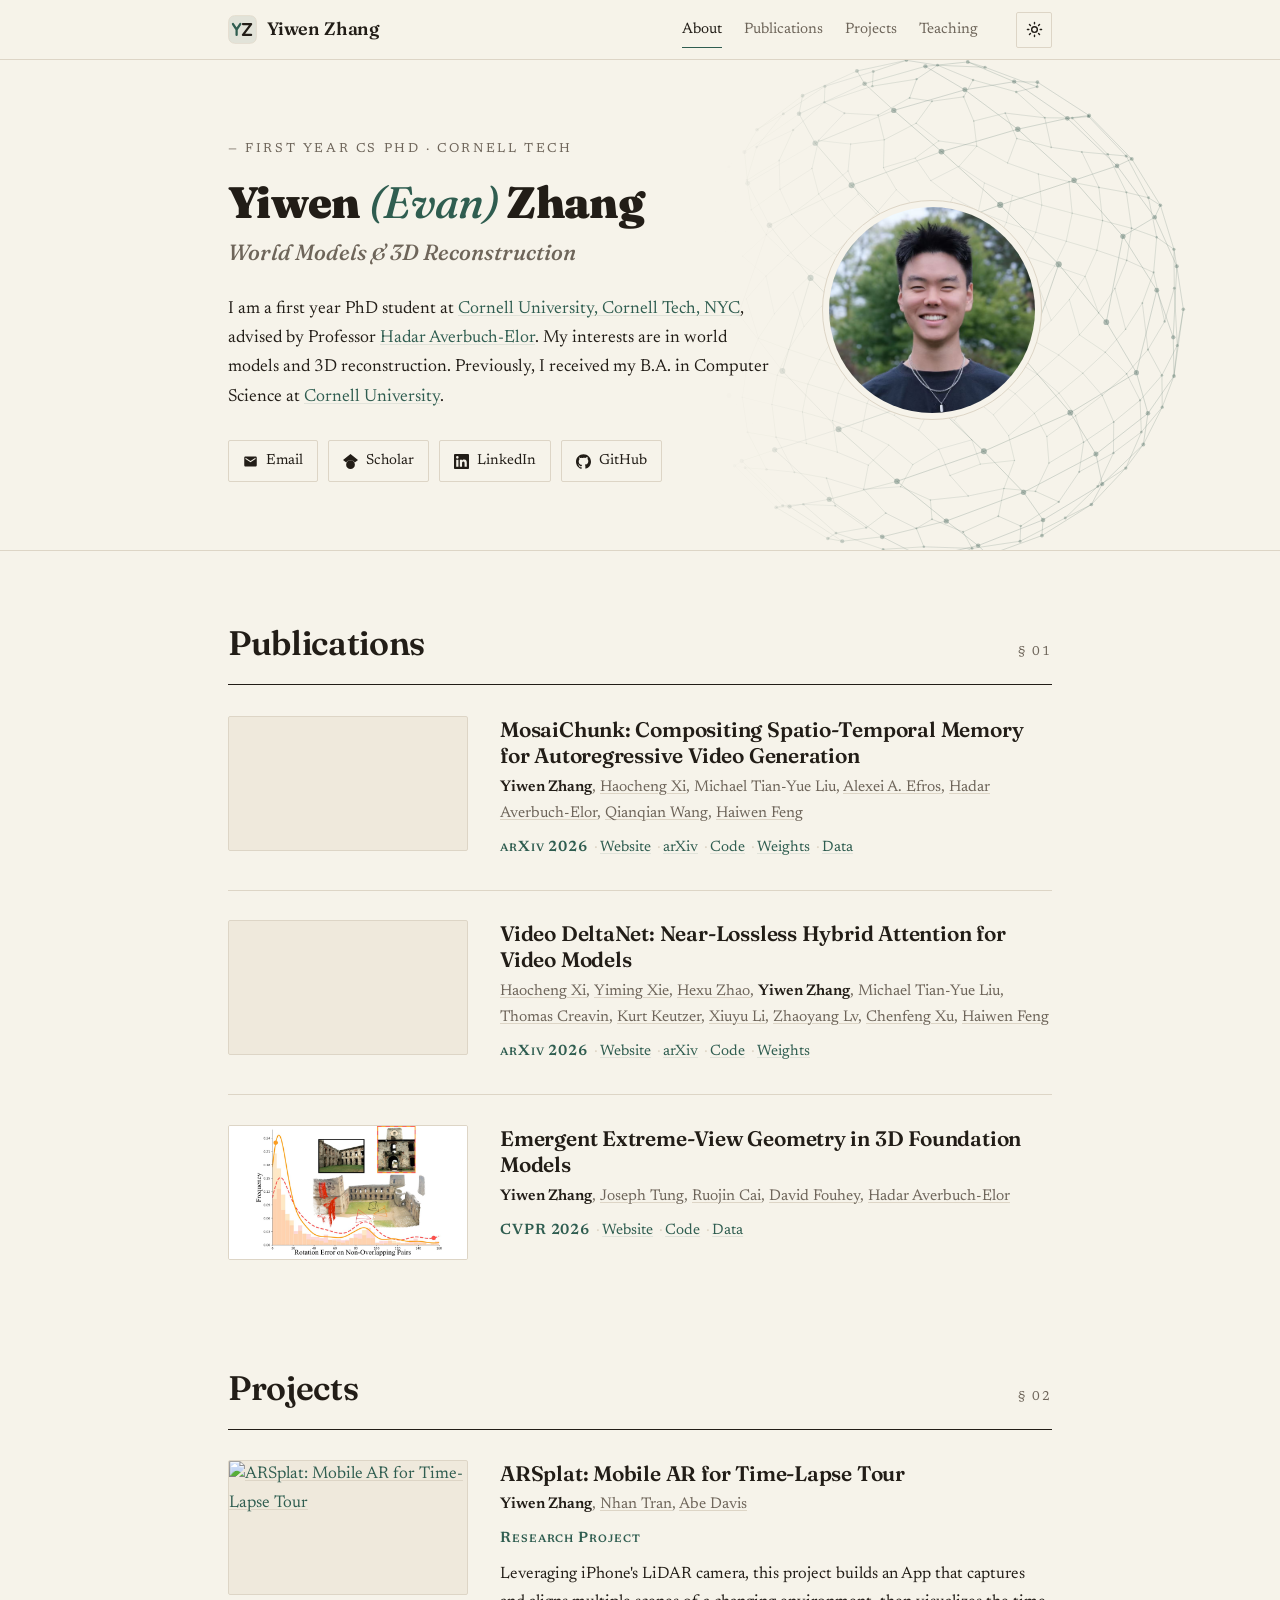
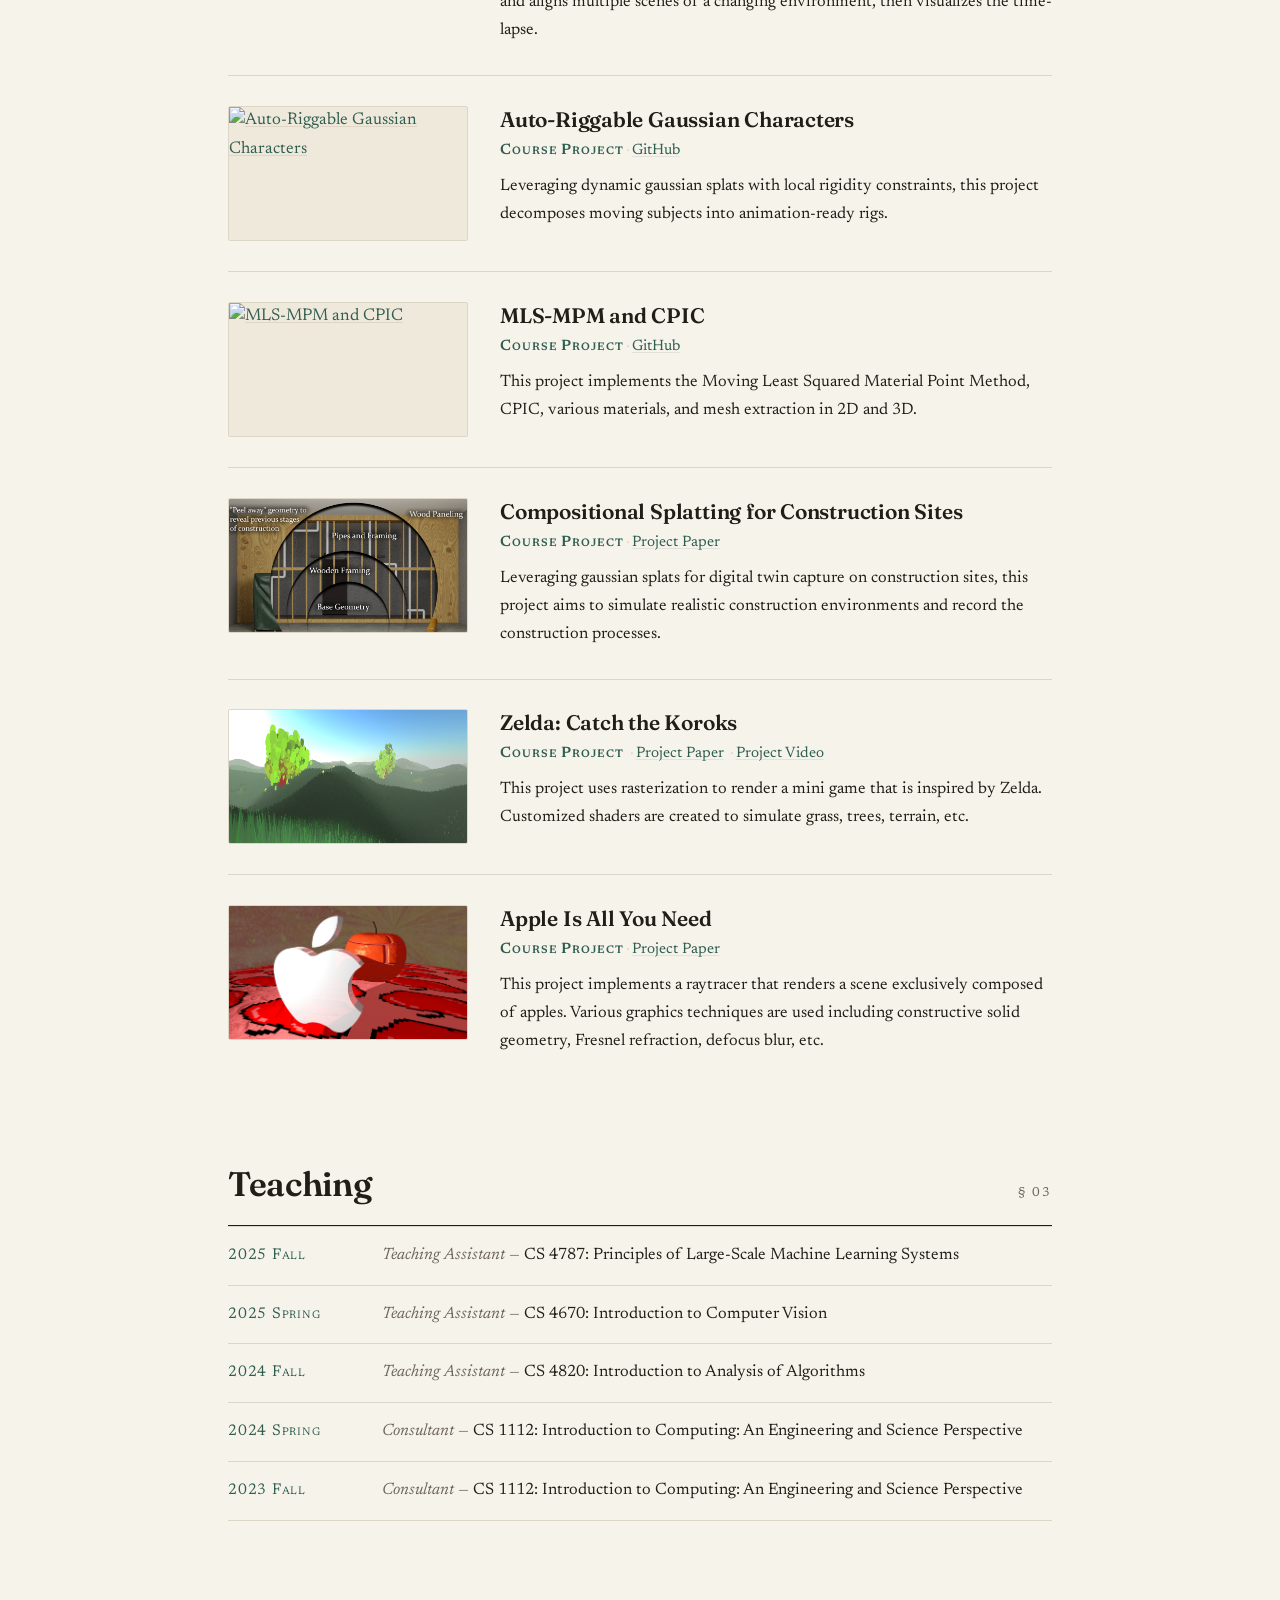
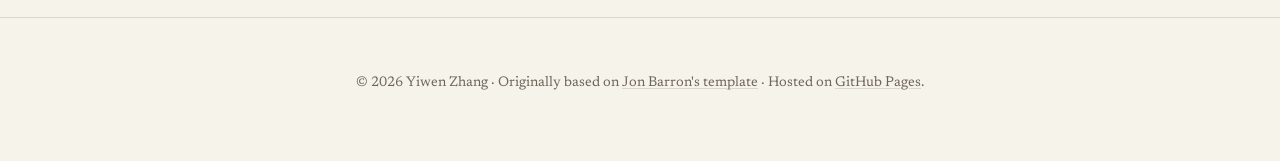
==== index.html @ 100d574f "Add MosaiChunk and Video DeltaNet publications - Add MosaiChunk and Video DeltaNet (arXiv 2026) to P" ====
<!DOCTYPE HTML>
<html lang="en">
  <head>
    <meta http-equiv="Content-Type" content="text/html; charset=UTF-8">
    <title>Yiwen (Evan) Zhang</title>
    <meta name="author" content="Yiwen (Evan) Zhang">
    <meta name="description" content="Yiwen (Evan) Zhang — first year CS PhD student at Cornell Tech, NYC. World models and 3D reconstruction.">
    <meta name="viewport" content="width=device-width, initial-scale=1">

    <!-- avoid flash of wrong theme -->
    <script>
      (function () {
        try {
          var t = localStorage.getItem('theme') || 'light';
          document.documentElement.setAttribute('data-theme', t);
        } catch (e) {}
      })();
    </script>

    <link rel="icon" type="image/svg+xml" href="favicon.svg">

    <link rel="preconnect" href="https://fonts.googleapis.com">
    <link rel="preconnect" href="https://fonts.gstatic.com" crossorigin>
    <link href="https://fonts.googleapis.com/css2?family=Fraunces:ital,wght@0,500;0,600;0,900;1,500&family=Newsreader:ital,wght@0,400;0,500;0,600;1,400&display=swap" rel="stylesheet">
    <link rel="stylesheet" type="text/css" href="stylesheet.css">
  </head>

  <body>
    <div class="scroll-progress" aria-hidden="true"></div>

    <!-- ===== Nav ===== -->
    <nav class="site-nav">
      <div class="wrap nav-inner">
        <a class="nav-brand" href="#top" aria-label="Home">
          <svg class="brand-mark" width="29" height="29" viewBox="0 0 64 64" aria-hidden="true">
            <rect class="bm-box" x="1.5" y="1.5" width="61" height="61" rx="13"/>
            <path class="bm-y" d="M11 20 L19 32 L27 20 M19 32 L19 44"/>
            <path class="bm-z" d="M33 20 L51 20 L33 44 L51 44"/>
          </svg>
          <span class="brand-name">Yiwen Zhang</span>
        </a>
        <div class="nav-links">
          <a href="#about">About</a>
          <a href="#publications">Publications</a>
          <a href="#projects">Projects</a>
          <a href="#teaching">Teaching</a>
        </div>
        <button class="theme-toggle" type="button" aria-label="Toggle theme">
          <svg class="icon-sun" viewBox="0 0 24 24" fill="none" stroke="currentColor" stroke-width="2" stroke-linecap="round" aria-hidden="true">
            <circle cx="12" cy="12" r="4"></circle>
            <path d="M12 2v2M12 20v2M4.9 4.9l1.4 1.4M17.7 17.7l1.4 1.4M2 12h2M20 12h2M4.9 19.1l1.4-1.4M17.7 6.3l1.4-1.4"></path>
          </svg>
          <svg class="icon-moon" viewBox="0 0 24 24" fill="currentColor" aria-hidden="true">
            <path d="M21 12.8A9 9 0 1 1 11.2 3a7 7 0 0 0 9.8 9.8z"></path>
          </svg>
        </button>
      </div>
    </nav>

    <main id="top">
      <!-- ===== Hero ===== -->
      <header class="hero" id="about">
        <canvas class="hero-cloud" aria-hidden="true"></canvas>
        <div class="wrap hero-inner">
          <div class="hero-text">
            <span class="hero-kicker">— First Year CS PhD · Cornell Tech</span>
            <h1 class="hero-name">Yiwen <span class="evan">(Evan)</span> Zhang</h1>
            <p class="hero-tagline">World Models &amp; 3D Reconstruction</p>
            <p class="hero-bio">
              I am a first year PhD student at <a href="https://tech.cornell.edu/">Cornell University, Cornell Tech, NYC</a>,
              advised by Professor <a href="https://www.hadarelor.com/">Hadar Averbuch-Elor</a>.
              My interests are in world models and 3D reconstruction.
              Previously, I received my B.A. in Computer Science at <a href="https://www.cs.cornell.edu/">Cornell University</a>.
            </p>
            <div class="social">
              <a href="mailto:yz864@cornell.edu">
                <svg viewBox="0 0 24 24" aria-hidden="true"><path d="M20 4H4c-1.1 0-1.99.9-1.99 2L2 18c0 1.1.9 2 2 2h16c1.1 0 2-.9 2-2V6c0-1.1-.9-2-2-2zm0 4l-8 5-8-5V6l8 5 8-5v2z"/></svg>
                Email
              </a>
              <a href="https://scholar.google.com/citations?user=p6MVUIkAAAAJ&hl=en&oi=sra">
                <svg viewBox="0 0 24 24" aria-hidden="true"><path d="M5.242 13.769L0 9.5 12 0l12 9.5-5.242 4.269C17.548 11.249 14.978 9.5 12 9.5c-2.977 0-5.548 1.748-6.758 4.269zM12 10a7 7 0 1 0 0 14 7 7 0 0 0 0-14z"/></svg>
                Scholar
              </a>
              <a href="https://www.linkedin.com/in/yiwen-zhang-b76138265">
                <svg viewBox="0 0 24 24" aria-hidden="true"><path d="M20.447 20.452h-3.554v-5.569c0-1.328-.027-3.037-1.852-3.037-1.853 0-2.136 1.445-2.136 2.939v5.667H9.351V9h3.414v1.561h.046c.477-.9 1.637-1.85 3.37-1.85 3.601 0 4.267 2.37 4.267 5.455v6.286zM5.337 7.433a2.062 2.062 0 0 1-2.063-2.065 2.064 2.064 0 1 1 2.063 2.065zm1.782 13.019H3.555V9h3.564v11.452zM22.225 0H1.771C.792 0 0 .774 0 1.729v20.542C0 23.227.792 24 1.771 24h20.451C23.2 24 24 23.227 24 22.271V1.729C24 .774 23.2 0 22.225 0z"/></svg>
                LinkedIn
              </a>
              <a href="https://github.com/theREALevan">
                <svg viewBox="0 0 24 24" aria-hidden="true"><path d="M12 .297c-6.63 0-12 5.373-12 12 0 5.303 3.438 9.8 8.205 11.385.6.113.82-.258.82-.577 0-.285-.01-1.04-.015-2.04-3.338.724-4.042-1.61-4.042-1.61C4.422 18.07 3.633 17.7 3.633 17.7c-1.087-.744.084-.729.084-.729 1.205.084 1.838 1.236 1.838 1.236 1.07 1.835 2.809 1.305 3.495.998.108-.776.417-1.305.76-1.605-2.665-.305-5.467-1.334-5.467-5.931 0-1.311.469-2.381 1.236-3.221-.124-.303-.535-1.524.117-3.176 0 0 1.008-.322 3.301 1.23A11.52 11.52 0 0 1 12 5.803c1.02.005 2.047.138 3.006.404 2.291-1.552 3.297-1.23 3.297-1.23.653 1.653.242 2.874.118 3.176.77.84 1.235 1.911 1.235 3.221 0 4.609-2.807 5.624-5.479 5.921.43.372.823 1.102.823 2.222 0 1.606-.015 2.898-.015 3.293 0 .322.216.694.825.576C20.565 22.092 24 17.592 24 12.297c0-6.627-5.373-12-12-12"/></svg>
                GitHub
              </a>
            </div>
          </div>
          <div class="hero-photo">
            <div class="photo-frame">
              <img src="images/avatar_new.png" alt="Yiwen (Evan) Zhang" decoding="async">
            </div>
          </div>
        </div>
      </header>

      <!-- ===== Publications ===== -->
      <section class="section wrap" id="publications">
        <header class="section-head reveal">
          <h2 class="section-title">Publications</h2>
          <span class="section-index">§ 01</span>
        </header>
        <ol class="entries">
          <li class="entry reveal">
            <a class="entry-thumb" href="https://mosaichunk.github.io/">
              <video src="images/mosaichunk.mp4" autoplay muted loop playsinline preload="metadata" aria-label="MosaiChunk teaser"></video>
            </a>
            <div class="entry-main">
              <h3 class="entry-title"><a href="https://mosaichunk.github.io/">MosaiChunk: Compositing Spatio-Temporal Memory for Autoregressive Video Generation</a></h3>
              <p class="entry-authors">
                <strong>Yiwen Zhang</strong>,
                <a href="https://haochengxi.github.io/">Haocheng Xi</a>,
                Michael Tian-Yue Liu,
                <a href="https://people.eecs.berkeley.edu/~efros/">Alexei A. Efros</a>,
                <a href="https://www.hadarelor.com/">Hadar Averbuch-Elor</a>,
                <a href="https://qianqianwang68.github.io/">Qianqian Wang</a>,
                <a href="https://havenfeng.github.io/">Haiwen Feng</a>
              </p>
              <p class="entry-meta">
                <span class="venue">arXiv 2026</span>
                <span class="sep">·</span><a href="https://mosaichunk.github.io/">Website</a>
                <span class="sep">·</span><a href="https://arxiv.org/abs/2610.02153">arXiv</a>
                <span class="sep">·</span><a href="https://github.com/mosaichunk/MosaiChunk">Code</a>
                <span class="sep">·</span><a href="https://huggingface.co/mosaichunk/MosaiChunk">Weights</a>
                <span class="sep">·</span><a href="https://huggingface.co/datasets/mosaichunk/RememBench">Data</a>
              </p>
            </div>
          </li>

          <li class="entry reveal">
            <a class="entry-thumb" href="https://openvdn.github.io/">
              <video src="images/VDN.mp4" autoplay muted loop playsinline preload="metadata" aria-label="Video DeltaNet teaser"></video>
            </a>
            <div class="entry-main">
              <h3 class="entry-title"><a href="https://openvdn.github.io/">Video DeltaNet: Near-Lossless Hybrid Attention for Video Models</a></h3>
              <p class="entry-authors">
                <a href="https://haochengxi.github.io/">Haocheng Xi</a>,
                <a href="https://ymingxie.github.io/">Yiming Xie</a>,
                <a href="https://tarzanzhao.github.io/">Hexu Zhao</a>,
                <strong>Yiwen Zhang</strong>,
                Michael Tian-Yue Liu,
                <a href="https://www.creavin.ie/">Thomas Creavin</a>,
                <a href="https://vcresearch.berkeley.edu/faculty/kurt-keutzer">Kurt Keutzer</a>,
                <a href="https://xiuyuli.com/">Xiuyu Li</a>,
                <a href="https://lvzhaoyang.github.io/">Zhaoyang Lv</a>,
                <a href="https://www.chenfengx.com/">Chenfeng Xu</a>,
                <a href="https://havenfeng.github.io/">Haiwen Feng</a>
              </p>
              <p class="entry-meta">
                <span class="venue">arXiv 2026</span>
                <span class="sep">·</span><a href="https://openvdn.github.io/">Website</a>
                <span class="sep">·</span><a href="https://arxiv.org/abs/2609.20744">arXiv</a>
                <span class="sep">·</span><a href="https://github.com/OpenVDN/vdn-minimax-h3">Code</a>
                <span class="sep">·</span><a href="https://huggingface.co/OpenVDN/vdn-minimax-h3">Weights</a>
              </p>
            </div>
          </li>
          <li class="entry reveal">
            <a class="entry-thumb" href="https://cornell-vailab.github.io/Ext-3DFMs/">
              <img src="images/teaser_16x9.jpg" alt="Emergent Extreme-View Geometry in 3D Foundation Models" loading="lazy" decoding="async">
            </a>
            <div class="entry-main">
              <h3 class="entry-title"><a href="https://cornell-vailab.github.io/Ext-3DFMs/">Emergent Extreme-View Geometry in 3D Foundation Models</a></h3>
              <p class="entry-authors">
                <strong>Yiwen Zhang</strong>,
                <a href="https://jot-jt.github.io/">Joseph Tung</a>,
                <a href="https://ruojincai.github.io/">Ruojin Cai</a>,
                <a href="https://cs.nyu.edu/~fouhey/">David Fouhey</a>,
                <a href="https://www.hadarelor.com/">Hadar Averbuch-Elor</a>
              </p>
              <p class="entry-meta">
                <span class="venue">CVPR 2026</span>
                <span class="sep">·</span><a href="https://cornell-vailab.github.io/Ext-3DFMs/">Website</a>
                <span class="sep">·</span><a href="https://github.com/theREALevan/extreme-view-3dfm">Code</a>
                <span class="sep">·</span><a href="https://huggingface.co/datasets/cornell-vailab/megaunscene">Data</a>
              </p>
            </div>
          </li>
        </ol>
      </section>

      <!-- ===== Projects ===== -->
      <section class="section wrap" id="projects">
        <header class="section-head reveal">
          <h2 class="section-title">Projects</h2>
          <span class="section-index">§ 02</span>
        </header>
        <ol class="entries">

          <li class="entry reveal">
            <a class="entry-thumb" href="#">
              <img src="images/ARSplat.gif" alt="ARSplat: Mobile AR for Time-Lapse Tour" loading="lazy" decoding="async">
            </a>
            <div class="entry-main">
              <h3 class="entry-title"><a href="#">ARSplat: Mobile AR for Time-Lapse Tour</a></h3>
              <p class="entry-authors">
                <strong>Yiwen Zhang</strong>,
                <a href="https://www.trannhan.com/">Nhan Tran</a>,
                <a href="https://abedavis.com/">Abe Davis</a>
              </p>
              <p class="entry-meta"><span class="venue">Research Project</span></p>
              <p class="entry-desc">
                Leveraging iPhone's LiDAR camera, this project builds an App that captures and aligns multiple scenes of a changing environment, then visualizes the time-lapse.
              </p>
            </div>
          </li>

          <li class="entry reveal">
            <a class="entry-thumb" href="https://github.com/jolfss/grig">
              <img src="images/grig2.gif" alt="Auto-Riggable Gaussian Characters" loading="lazy" decoding="async">
            </a>
            <div class="entry-main">
              <h3 class="entry-title"><a href="https://github.com/jolfss/grig">Auto-Riggable Gaussian Characters</a></h3>
              <p class="entry-meta"><span class="venue">Course Project</span><span class="sep">·</span><a href="https://github.com/jolfss/grig">GitHub</a></p>
              <p class="entry-desc">
                Leveraging dynamic gaussian splats with local rigidity constraints, this project decomposes moving subjects into animation-ready rigs.
              </p>
            </div>
          </li>

          <li class="entry reveal">
            <a class="entry-thumb" href="https://github.com/zzigak/MPM-MLS-CPIC">
              <img src="images/mpm-mls.gif" alt="MLS-MPM and CPIC" loading="lazy" decoding="async">
            </a>
            <div class="entry-main">
              <h3 class="entry-title"><a href="https://github.com/zzigak/MPM-MLS-CPIC">MLS-MPM and CPIC</a></h3>
              <p class="entry-meta"><span class="venue">Course Project</span><span class="sep">·</span><a href="https://github.com/zzigak/MPM-MLS-CPIC">GitHub</a></p>
              <p class="entry-desc">
                This project implements the Moving Least Squared Material Point Method, CPIC, various materials, and mesh extraction in 2D and 3D.
              </p>
            </div>
          </li>

          <li class="entry reveal">
            <a class="entry-thumb" href="images/Robotics In Construction Sites.pdf">
              <img src="images/clickbait.png" alt="Compositional Splatting for Construction Sites" loading="lazy" decoding="async">
            </a>
            <div class="entry-main">
              <h3 class="entry-title"><a href="images/Robotics In Construction Sites.pdf">Compositional Splatting for Construction Sites</a></h3>
              <p class="entry-meta"><span class="venue">Course Project</span><span class="sep">·</span><a href="images/Robotics In Construction Sites.pdf">Project Paper</a></p>
              <p class="entry-desc">
                Leveraging gaussian splats for digital twin capture on construction sites, this project aims to simulate realistic construction environments and record the construction processes.
              </p>
            </div>
          </li>

          <li class="entry reveal">
            <a class="entry-thumb" href="images/Catch_the_koroks.pdf">
              <img src="images/TheOne .png" alt="Zelda: Catch the Koroks" loading="lazy" decoding="async">
            </a>
            <div class="entry-main">
              <h3 class="entry-title"><a href="images/Catch_the_koroks.pdf">Zelda: Catch the Koroks</a></h3>
              <p class="entry-meta">
                <span class="venue">Course Project</span>
                <span class="sep">·</span><a href="images/Catch_the_koroks.pdf">Project Paper</a>
                <span class="sep">·</span><a href="https://youtu.be/AhoNw9ofmpk">Project Video</a>
              </p>
              <p class="entry-desc">
                This project uses rasterization to render a mini game that is inspired by Zelda. Customized shaders are created to simulate grass, trees, terrain, etc.
              </p>
            </div>
          </li>

          <li class="entry reveal">
            <a class="entry-thumb" href="images/Apple_is_all_you_need.pdf">
              <img src="images/up.png" alt="Apple Is All You Need" loading="lazy" decoding="async">
            </a>
            <div class="entry-main">
              <h3 class="entry-title"><a href="images/Apple_is_all_you_need.pdf">Apple Is All You Need</a></h3>
              <p class="entry-meta"><span class="venue">Course Project</span><span class="sep">·</span><a href="images/Apple_is_all_you_need.pdf">Project Paper</a></p>
              <p class="entry-desc">
                This project implements a raytracer that renders a scene exclusively composed of apples. Various graphics techniques are used including constructive solid geometry, Fresnel refraction, defocus blur, etc.
              </p>
            </div>
          </li>

        </ol>
      </section>

      <!-- ===== Teaching ===== -->
      <section class="section wrap" id="teaching">
        <header class="section-head reveal">
          <h2 class="section-title">Teaching</h2>
          <span class="section-index">§ 03</span>
        </header>
        <ul class="teaching reveal">
          <li class="term">
            <span class="term-when">2025 Fall</span>
            <span class="term-what"><span class="role">Teaching Assistant —</span> CS 4787: Principles of Large-Scale Machine Learning Systems</span>
          </li>
          <li class="term">
            <span class="term-when">2025 Spring</span>
            <span class="term-what"><span class="role">Teaching Assistant —</span> CS 4670: Introduction to Computer Vision</span>
          </li>
          <li class="term">
            <span class="term-when">2024 Fall</span>
            <span class="term-what"><span class="role">Teaching Assistant —</span> CS 4820: Introduction to Analysis of Algorithms</span>
          </li>
          <li class="term">
            <span class="term-when">2024 Spring</span>
            <span class="term-what"><span class="role">Consultant —</span> CS 1112: Introduction to Computing: An Engineering and Science Perspective</span>
          </li>
          <li class="term">
            <span class="term-when">2023 Fall</span>
            <span class="term-what"><span class="role">Consultant —</span> CS 1112: Introduction to Computing: An Engineering and Science Perspective</span>
          </li>
        </ul>
      </section>
    </main>

    <!-- ===== Footer ===== -->
    <footer class="site-footer">
      <div class="wrap">
        <p class="credit">
          &copy; 2026 Yiwen Zhang &middot; Originally based on <a href="https://github.com/jonbarron/jonbarron_website">Jon Barron's template</a> &middot; Hosted on <a href="https://pages.github.com/">GitHub Pages</a>.
        </p>
      </div>
    </footer>

    <button class="to-top" type="button" aria-label="Back to top">
      <svg viewBox="0 0 24 24" fill="none" stroke="currentColor" stroke-width="2" stroke-linecap="round" stroke-linejoin="round" aria-hidden="true">
        <path d="M12 19V5M5 12l7-7 7 7"></path>
      </svg>
    </button>

    <script src="main.js"></script>

    <!-- GoatCounter analytics -->
    <script data-goatcounter="https://lilevanezz.goatcounter.com/count"
            async src="//gc.zgo.at/count.js"></script>
  </body>
</html>
---- stylesheet.css ----
/* ============================================================
   Yiwen (Evan) Zhang — personal site
   "Editorial / ink-on-paper" design: warm paper, serif display,
   hairline rules, a restrained pine accent, ink-linework globe.
   ============================================================ */

:root {
  --max: 880px;
  --measure: 68ch;
  --nav-h: 60px;

  --font-display: 'Fraunces', Georgia, 'Times New Roman', serif;
  --font-body: 'Newsreader', Georgia, 'Times New Roman', serif;

  --paper: #f6f3ea;
  --paper-2: #efe9dc;
  --ink: #221d17;
  --muted: #6e655a;
  --hair: #ddd5c6;
  --accent: #2f5d50;
  --accent-strong: #244a40;
  --accent-soft: rgba(47, 93, 80, 0.10);
  --cloud: #3a5c52;
  --sel: rgba(47, 93, 80, 0.20);
  --nav-bg: rgba(246, 243, 234, 0.82);
}

[data-theme="dark"] {
  --paper: #1a1611;
  --paper-2: #221d16;
  --ink: #ece3d4;
  --muted: #a99e8d;
  --hair: #342c22;
  --accent: #7faa97;
  --accent-strong: #9bc1b0;
  --accent-soft: rgba(127, 170, 151, 0.14);
  --cloud: #7faa97;
  --sel: rgba(127, 170, 151, 0.22);
  --nav-bg: rgba(26, 22, 17, 0.82);
}

* { box-sizing: border-box; }

html {
  scroll-behavior: smooth;
  scroll-padding-top: calc(var(--nav-h) + 18px);
  -webkit-text-size-adjust: 100%;
}

body {
  margin: 0;
  background: var(--paper);
  color: var(--ink);
  font-family: var(--font-body);
  font-size: 17px;
  line-height: 1.68;
  font-variant-numeric: oldstyle-nums;
  -webkit-font-smoothing: antialiased;
  text-rendering: optimizeLegibility;
  transition: background-color 0.3s ease, color 0.3s ease;
}

::selection { background: var(--sel); }

a {
  color: var(--accent);
  text-decoration: underline;
  text-decoration-thickness: 1px;
  text-underline-offset: 2px;
  text-decoration-color: var(--hair);
  transition: color 0.18s ease, text-decoration-color 0.18s ease;
}
a:hover,
a:focus-visible { color: var(--accent-strong); text-decoration-color: currentColor; }

:focus-visible {
  outline: 2px solid var(--accent);
  outline-offset: 3px;
}

.wrap {
  width: 100%;
  max-width: var(--max);
  margin: 0 auto;
  padding: 0 28px;
}

/* ---------- Scroll progress ---------- */
.scroll-progress {
  position: fixed;
  top: 0; left: 0;
  height: 2px;
  width: 100%;
  transform: scaleX(0);
  transform-origin: 0 50%;
  background: var(--accent);
  z-index: 60;
  will-change: transform;
}

/* ---------- Top nav ---------- */
.site-nav {
  position: sticky;
  top: 0;
  z-index: 50;
  height: var(--nav-h);
  background: var(--nav-bg);
  backdrop-filter: saturate(140%) blur(8px);
  -webkit-backdrop-filter: saturate(140%) blur(8px);
  border-bottom: 1px solid var(--hair);
}
.nav-inner {
  height: 100%;
  display: flex;
  align-items: center;
  justify-content: space-between;
  gap: 16px;
}
.nav-brand {
  display: inline-flex;
  align-items: center;
  gap: 10px;
  font-family: var(--font-display);
  font-weight: 600;
  font-size: 18px;
  letter-spacing: -0.01em;
  color: var(--ink);
  text-decoration: none;
}
.nav-brand:hover { color: var(--accent); }
.brand-mark {
  width: 29px;
  height: 29px;
  flex: none;
  display: block;
}
.bm-box { fill: var(--accent-soft); stroke: var(--hair); stroke-width: 1.5; }
.bm-y, .bm-z { fill: none; stroke-width: 5; stroke-linecap: round; stroke-linejoin: round; }
.bm-y { stroke: var(--accent); }
.bm-z { stroke: var(--ink); }
.nav-links {
  display: flex;
  align-items: center;
  gap: 22px;
  margin-left: auto;
  margin-right: 22px;
}
.nav-links a {
  position: relative;
  color: var(--muted);
  font-size: 15px;
  text-decoration: none;
  padding: 4px 0;
}
.nav-links a:hover { color: var(--ink); }
.nav-links a.active { color: var(--ink); }
.nav-links a.active::after {
  content: "";
  position: absolute;
  left: 0; right: 0; bottom: -2px;
  height: 1.5px;
  background: var(--accent);
}

.theme-toggle {
  display: inline-grid;
  place-items: center;
  width: 36px;
  height: 36px;
  border-radius: 2px;
  border: 1px solid var(--hair);
  background: transparent;
  color: var(--ink);
  cursor: pointer;
  transition: border-color 0.2s ease, color 0.2s ease;
}
.theme-toggle:hover { border-color: var(--accent); color: var(--accent); }
.theme-toggle svg { width: 17px; height: 17px; }
.theme-toggle .icon-moon { display: none; }
.theme-toggle .icon-sun { display: block; }
[data-theme="dark"] .theme-toggle .icon-moon { display: block; }
[data-theme="dark"] .theme-toggle .icon-sun { display: none; }

/* ---------- Hero ---------- */
.hero {
  position: relative;
  overflow: hidden;
  border-bottom: 1px solid var(--hair);
}
.hero-cloud {
  position: absolute;
  inset: 0;
  width: 100%;
  height: 100%;
  z-index: 0;
  pointer-events: none;
}
.hero-inner {
  position: relative;
  z-index: 1;
  display: grid;
  grid-template-columns: 1fr 240px;
  align-items: center;
  gap: 36px;
  padding-top: 78px;
  padding-bottom: 68px;
}
.hero-kicker {
  display: block;
  font-size: 13px;
  letter-spacing: 0.2em;
  text-transform: uppercase;
  color: var(--muted);
  margin-bottom: 20px;
}
.hero-name {
  margin: 0 0 8px;
  font-family: var(--font-display);
  font-weight: 900;
  font-size: clamp(28px, 4.2vw, 44px);
  line-height: 1.04;
  letter-spacing: -0.015em;
  color: var(--ink);
  white-space: nowrap;
}
.hero-name .evan {
  font-style: italic;
  font-weight: 500;
  color: var(--accent);
}
.hero-tagline {
  margin: 0 0 24px;
  font-family: var(--font-display);
  font-style: italic;
  font-weight: 500;
  font-size: clamp(18px, 2.3vw, 22px);
  color: var(--muted);
}
.hero-bio {
  margin: 0 0 28px;
  max-width: var(--measure);
  font-size: 17.5px;
  color: var(--ink);
}
.hero-bio a { color: var(--accent); text-decoration-color: var(--accent-soft); }
.hero-bio a:hover { color: var(--accent-strong); }

/* social row */
.social {
  display: flex;
  flex-wrap: wrap;
  gap: 10px;
}
.social a {
  display: inline-flex;
  align-items: center;
  gap: 8px;
  padding: 8px 14px;
  border: 1px solid var(--hair);
  border-radius: 2px;
  background: transparent;
  color: var(--ink);
  font-size: 14.5px;
  text-decoration: none;
  transition: border-color 0.2s ease, color 0.2s ease, background 0.2s ease;
}
.social a:hover {
  border-color: var(--accent);
  color: var(--accent);
  background: var(--accent-soft);
}
.social a svg { width: 15px; height: 15px; fill: currentColor; }

/* portrait — duotone that warms to colour on hover */
.hero-photo { justify-self: center; }
.photo-frame {
  width: 220px;
  height: 220px;
  border-radius: 50%;
  padding: 6px;
  background: var(--paper);
  border: 1px solid var(--hair);
}
.photo-frame img {
  width: 100%;
  height: 100%;
  border-radius: 50%;
  object-fit: cover;
  display: block;
}

/* ---------- Sections ---------- */
.section { padding-top: 64px; padding-bottom: 6px; }
.section:last-of-type { padding-bottom: 36px; }
.section-head {
  display: flex;
  align-items: baseline;
  justify-content: space-between;
  gap: 16px;
  padding-bottom: 12px;
  border-bottom: 1.5px solid var(--ink);
}
.section-title {
  margin: 0;
  font-family: var(--font-display);
  font-weight: 600;
  font-size: clamp(26px, 3.4vw, 34px);
  letter-spacing: -0.01em;
  color: var(--ink);
}
.section-index {
  font-size: 13px;
  letter-spacing: 0.16em;
  text-transform: uppercase;
  color: var(--muted);
  white-space: nowrap;
}

/* ---------- Entries (publications / projects) ---------- */
.entries { margin: 0; padding: 0; list-style: none; }
.entry {
  display: grid;
  grid-template-columns: 240px 1fr;
  gap: 32px;
  align-items: start;
  padding: 30px 0;
  border-bottom: 1px solid var(--hair);
}
.entry:last-child { border-bottom: 0; }
.entry-thumb {
  display: block;
  border: 1px solid var(--hair);
  border-radius: 2px;
  background: var(--paper-2);
  overflow: hidden;
  aspect-ratio: 16 / 9;
}
.entry-thumb img,
.entry-thumb video {
  width: 100%;
  height: 100%;
  object-fit: cover;
  display: block;
  transition: transform 0.6s cubic-bezier(0.2, 0.8, 0.2, 1);
}
.entry:hover .entry-thumb img,
.entry:hover .entry-thumb video { transform: scale(1.03); }

.entry-title {
  margin: 0 0 6px;
  font-family: var(--font-display);
  font-weight: 600;
  font-size: 21px;
  line-height: 1.25;
  letter-spacing: -0.01em;
}
.entry-title a { color: var(--ink); text-decoration: none; }
.entry-title a:hover { color: var(--accent); }
.entry-authors {
  margin: 0 0 8px;
  font-size: 15.5px;
  color: var(--muted);
}
.entry-authors strong { color: var(--ink); font-weight: 600; }
.entry-authors a { color: var(--muted); text-decoration-color: var(--hair); }
.entry-authors a:hover { color: var(--accent); }
.entry-meta {
  margin: 0;
  font-size: 15px;
  color: var(--muted);
}
.entry-meta a { color: var(--accent); text-decoration-color: var(--accent-soft); }
.venue {
  font-variant: small-caps;
  letter-spacing: 0.06em;
  font-weight: 600;
  color: var(--accent);
}
.sep { color: var(--hair); margin: 0 2px; }
.entry-desc {
  margin: 10px 0 0;
  max-width: var(--measure);
  font-size: 16.5px;
  color: var(--ink);
}

/* ---------- Teaching ---------- */
.teaching {
  margin: 0;
  padding: 0;
  list-style: none;
  border-top: 1px solid var(--hair);
}
.term {
  display: grid;
  grid-template-columns: 132px 1fr;
  gap: 22px;
  align-items: baseline;
  padding: 15px 0;
  border-bottom: 1px solid var(--hair);
}
.term-when {
  font-variant: small-caps;
  letter-spacing: 0.05em;
  font-size: 15.5px;
  color: var(--accent);
}
.term-what { color: var(--ink); font-size: 16.5px; }
.term-what .role { color: var(--muted); font-style: italic; }

/* ---------- Footer ---------- */
.site-footer {
  margin-top: 60px;
  border-top: 1px solid var(--hair);
  padding: 40px 0 52px;
}
.map-wrap {
  max-width: 100%;
  margin: 0 auto 22px;
  text-align: center;
}
.map-wrap > div { max-width: 100%; }
.credit {
  text-align: center;
  font-size: 14px;
  color: var(--muted);
}
.credit a { color: var(--muted); text-decoration-color: var(--hair); }
.credit a:hover { color: var(--accent); }

/* ---------- Back to top ---------- */
.to-top {
  position: fixed;
  right: 24px;
  bottom: 24px;
  width: 42px;
  height: 42px;
  display: grid;
  place-items: center;
  border-radius: 2px;
  border: 1px solid var(--hair);
  background: var(--paper);
  color: var(--ink);
  cursor: pointer;
  opacity: 0;
  transform: translateY(12px);
  pointer-events: none;
  transition: opacity 0.25s ease, transform 0.25s ease, border-color 0.2s ease, color 0.2s ease;
  z-index: 40;
}
.to-top.show { opacity: 1; transform: none; pointer-events: auto; }
.to-top:hover { border-color: var(--accent); color: var(--accent); }
.to-top svg { width: 19px; height: 19px; }

/* ---------- Reveal animation ---------- */
.reveal {
  opacity: 0;
  transform: translateY(18px);
  transition: opacity 0.6s cubic-bezier(0.2, 0.8, 0.2, 1), transform 0.6s cubic-bezier(0.2, 0.8, 0.2, 1);
  will-change: opacity, transform;
}
.reveal.visible { opacity: 1; transform: none; }
.entries .reveal:nth-child(2) { transition-delay: 0.04s; }
.entries .reveal:nth-child(3) { transition-delay: 0.08s; }
.entries .reveal:nth-child(4) { transition-delay: 0.1s; }

/* ---------- Responsive: tablet & phone ---------- */
@media (max-width: 720px) {
  body { font-size: 16.5px; }
  .nav-links { display: none; }
  .hero-inner {
    grid-template-columns: 1fr;
    gap: 24px;
    padding-top: 44px;
    padding-bottom: 44px;
    text-align: center;
  }
  .hero-photo { order: -1; }
  .photo-frame { width: 188px; height: 188px; }
  .hero-kicker { margin-bottom: 16px; }
  .hero-name {
    white-space: normal;
    font-size: clamp(30px, 8.4vw, 42px);
  }
  .hero-tagline { margin-bottom: 20px; }
  .hero-bio { margin-left: auto; margin-right: auto; }
  .social { justify-content: center; }

  .section { padding-top: 48px; }
  .entry {
    grid-template-columns: 1fr;
    gap: 14px;
  }
  .entry-thumb { max-width: 100%; }
  .entry-title { font-size: 20px; }
  .term { grid-template-columns: 1fr; gap: 2px; padding: 13px 0; }
}

/* ---------- Responsive: small phones ---------- */
@media (max-width: 480px) {
  .wrap { padding: 0 20px; }
  .hero-inner { padding-top: 36px; gap: 22px; }
  .photo-frame { width: 152px; height: 152px; }
  .hero-kicker { font-size: 12px; letter-spacing: 0.14em; }
  .hero-name { font-size: clamp(27px, 9vw, 38px); }
  .social a { padding: 9px 13px; }
  .section { padding-top: 42px; }
  .section-head { gap: 10px; }
}

/* ---------- Reduced motion ---------- */
@media (prefers-reduced-motion: reduce) {
  html { scroll-behavior: auto; }
  *, *::before, *::after {
    animation-duration: 0.001ms !important;
    animation-iteration-count: 1 !important;
    transition-duration: 0.001ms !important;
  }
  .reveal { opacity: 1; transform: none; }
}
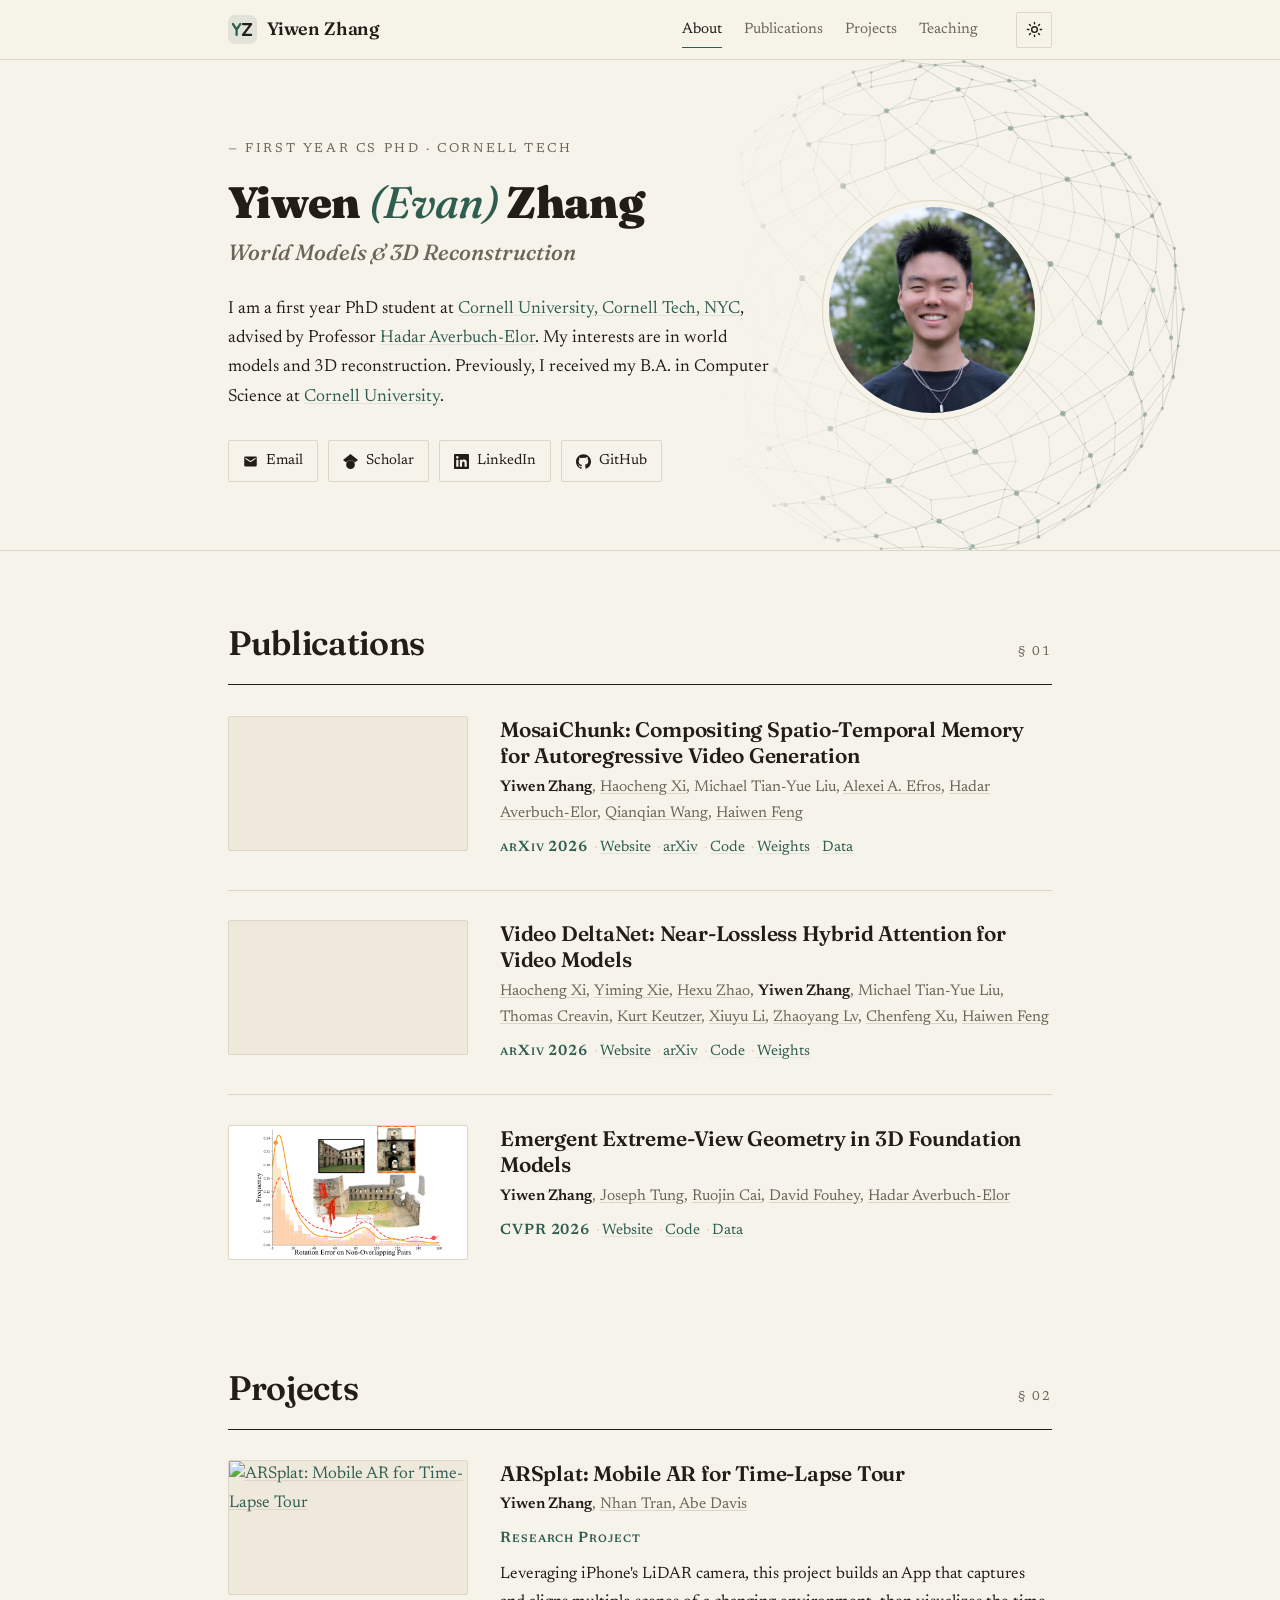
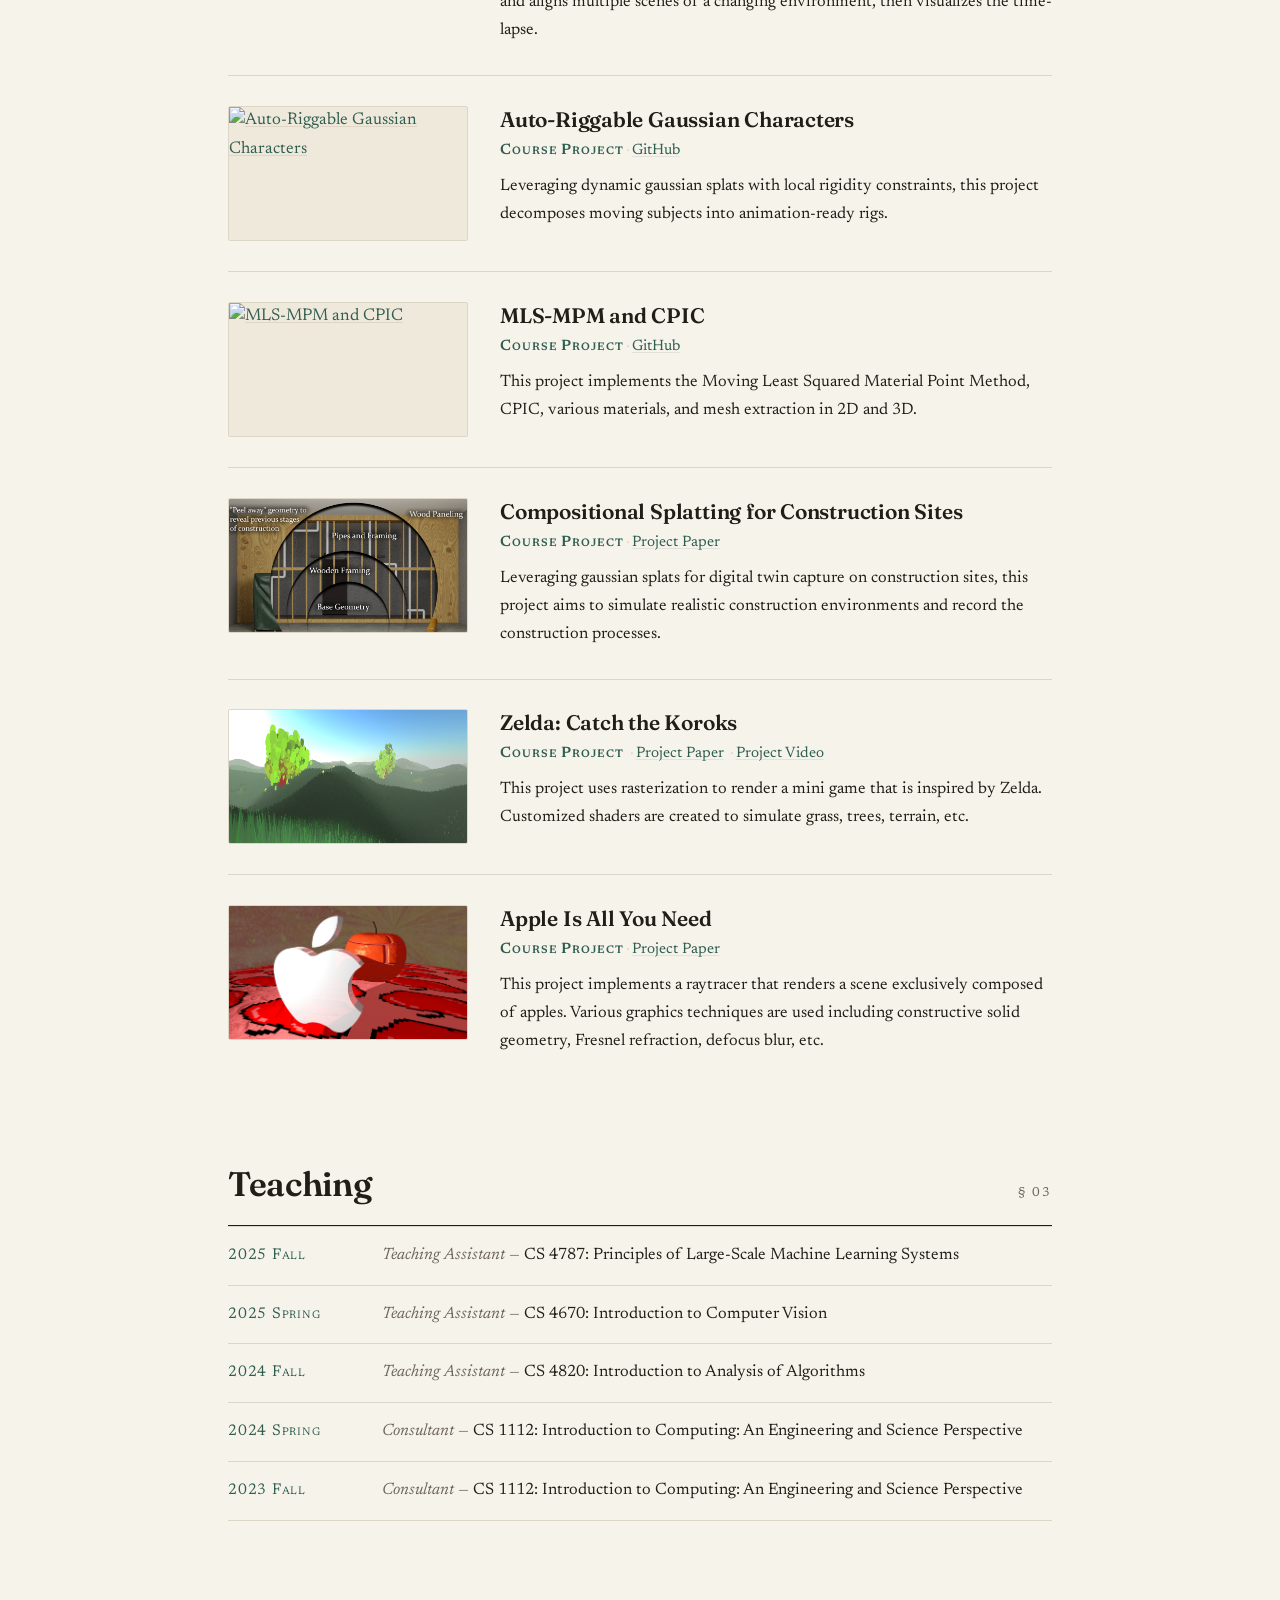
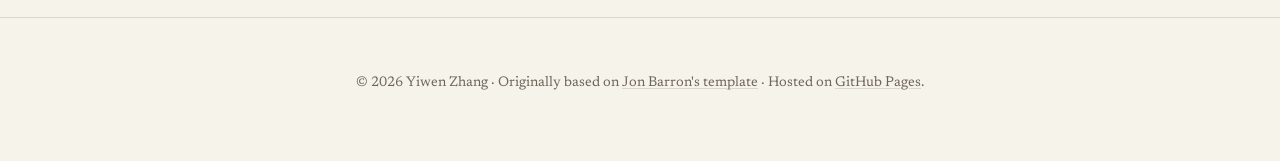
==== commit c91fb11f: "Cache-bust stylesheet and script so thumbnail CSS updates load Co-Authored-By: Claude Opus 5.5 <nore" ====
--- a/index.html
+++ b/index.html
@@ -22,7 +22,7 @@
     <link rel="preconnect" href="https://fonts.googleapis.com">
     <link rel="preconnect" href="https://fonts.gstatic.com" crossorigin>
     <link href="https://fonts.googleapis.com/css2?family=Fraunces:ital,wght@0,500;0,600;0,900;1,500&family=Newsreader:ital,wght@0,400;0,500;0,600;1,400&display=swap" rel="stylesheet">
-    <link rel="stylesheet" type="text/css" href="stylesheet.css">
+    <link rel="stylesheet" type="text/css" href="stylesheet.css?v=20261002">
   </head>
 
   <body>
@@ -328,7 +328,7 @@
       </svg>
     </button>
 
-    <script src="main.js"></script>
+    <script src="main.js?v=20261002"></script>
 
     <!-- GoatCounter analytics -->
     <script data-goatcounter="https://lilevanezz.goatcounter.com/count"
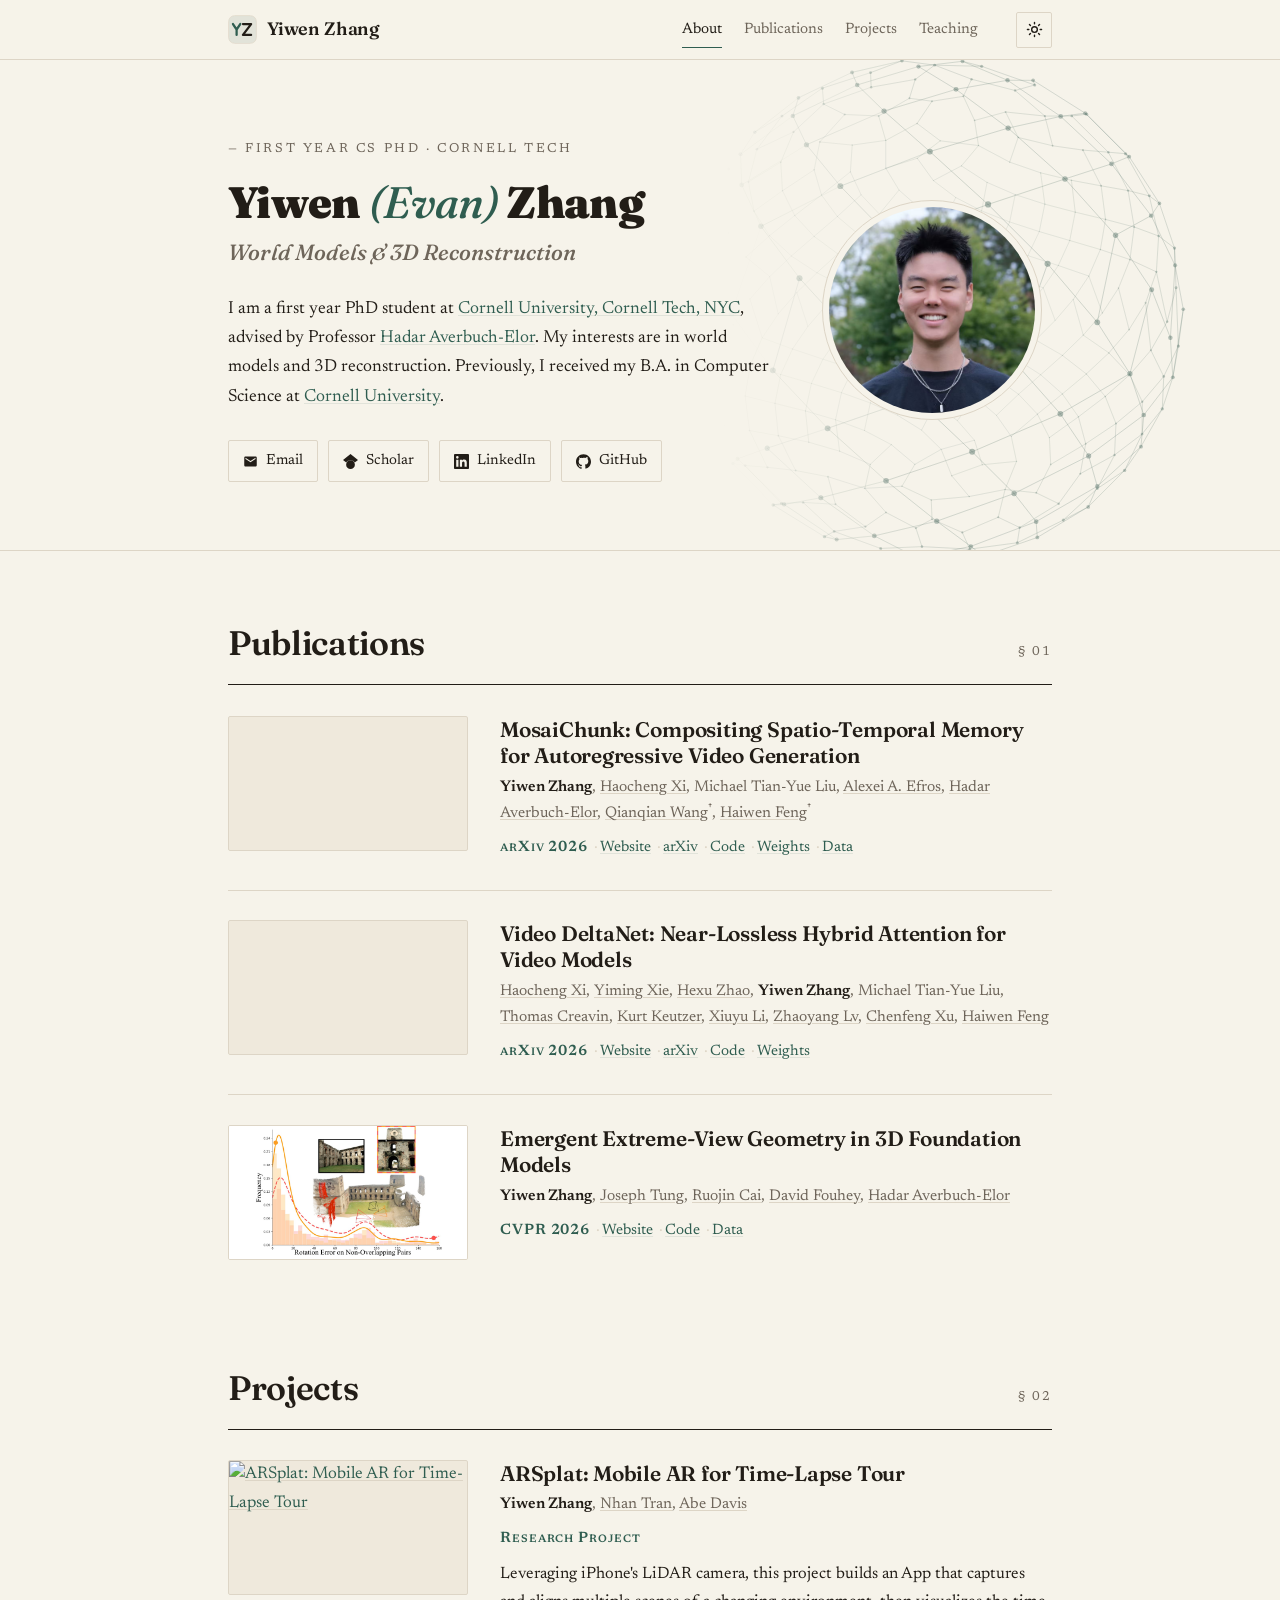
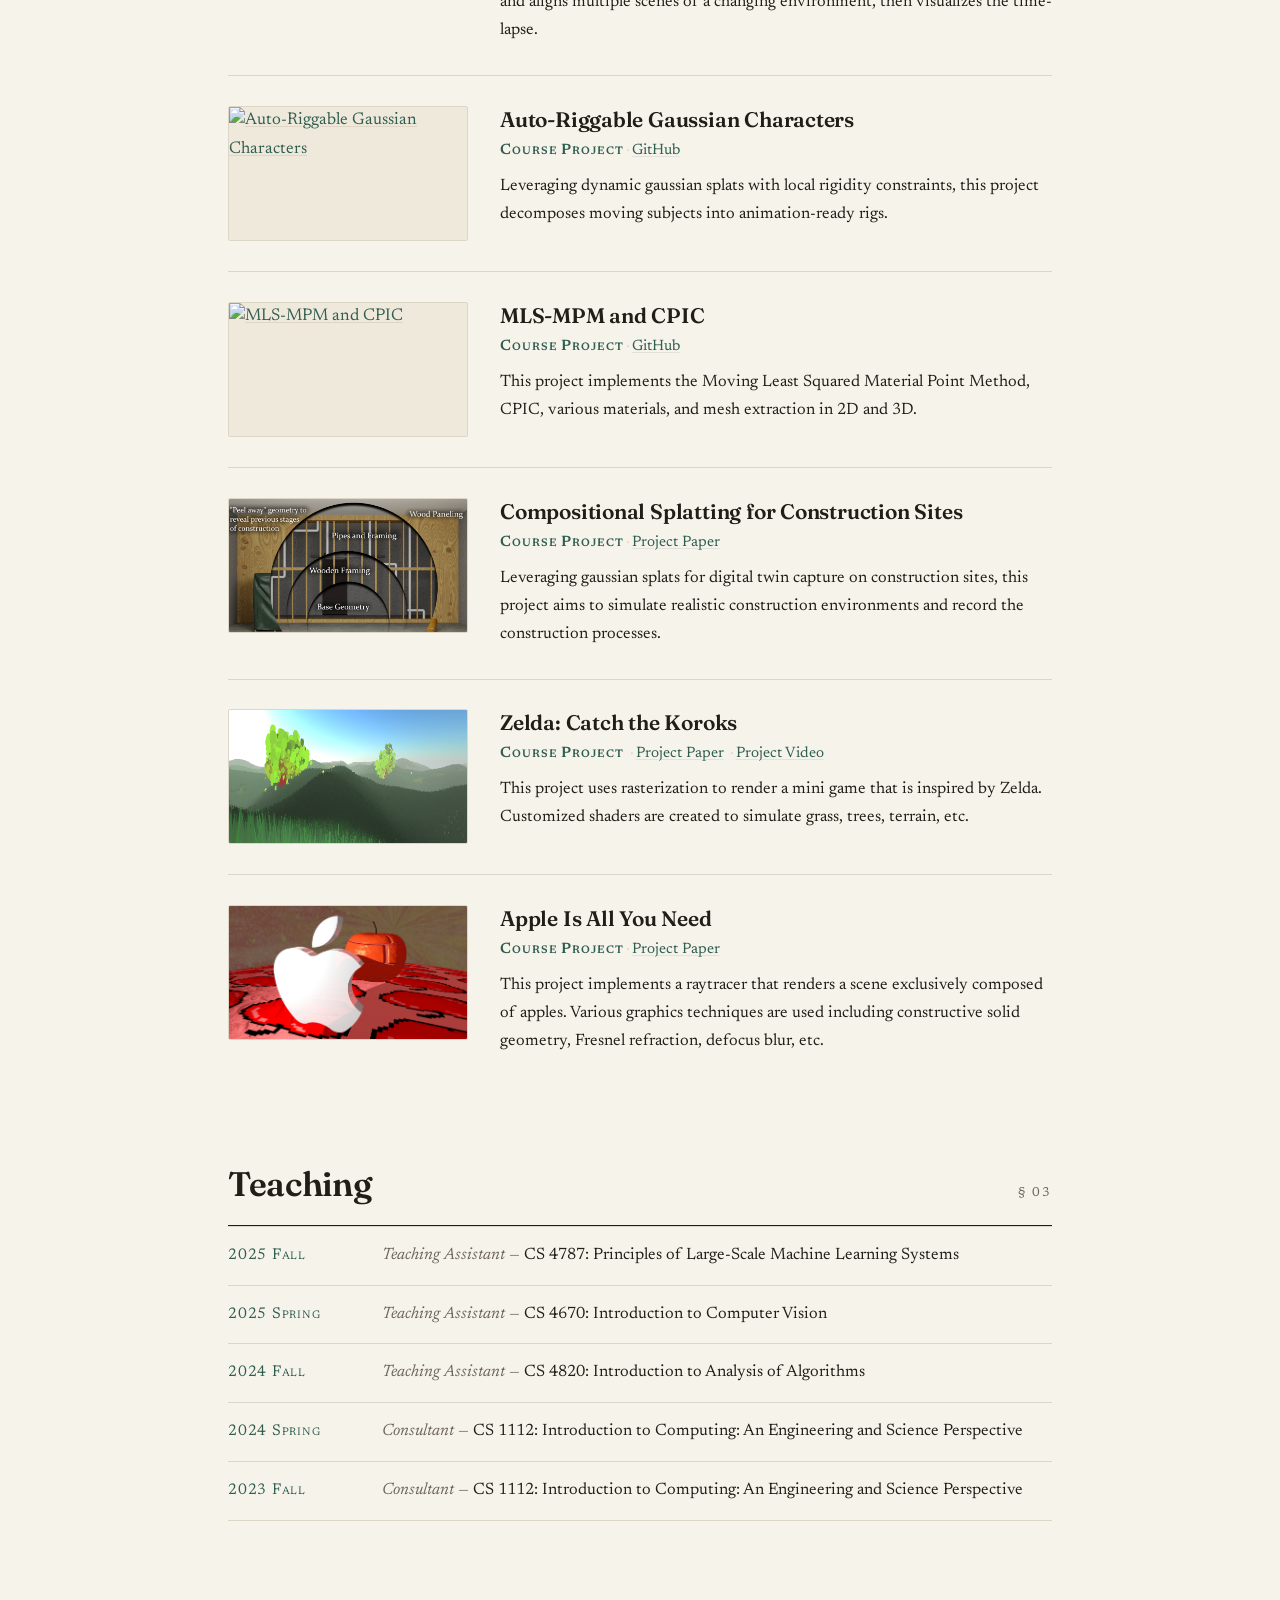
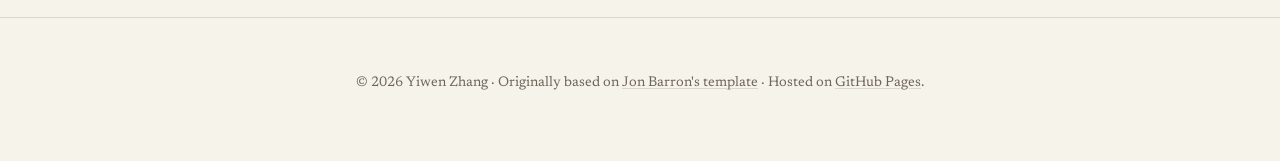
==== commit c3e81f18: "Mark equal supervision for Qianqian Wang and Haiwen Feng on MosaiChunk Co-Authored-By: Claude Opus 5" ====
--- a/index.html
+++ b/index.html
@@ -22,7 +22,7 @@
     <link rel="preconnect" href="https://fonts.googleapis.com">
     <link rel="preconnect" href="https://fonts.gstatic.com" crossorigin>
     <link href="https://fonts.googleapis.com/css2?family=Fraunces:ital,wght@0,500;0,600;0,900;1,500&family=Newsreader:ital,wght@0,400;0,500;0,600;1,400&display=swap" rel="stylesheet">
-    <link rel="stylesheet" type="text/css" href="stylesheet.css?v=20261002">
+    <link rel="stylesheet" type="text/css" href="stylesheet.css?v=20261002b">
   </head>
 
   <body>
@@ -118,8 +118,8 @@
                 Michael Tian-Yue Liu,
                 <a href="https://people.eecs.berkeley.edu/~efros/">Alexei A. Efros</a>,
                 <a href="https://www.hadarelor.com/">Hadar Averbuch-Elor</a>,
-                <a href="https://qianqianwang68.github.io/">Qianqian Wang</a>,
-                <a href="https://havenfeng.github.io/">Haiwen Feng</a>
+                <a href="https://qianqianwang68.github.io/">Qianqian Wang</a><sup>&dagger;</sup>,
+                <a href="https://havenfeng.github.io/">Haiwen Feng</a><sup>&dagger;</sup>
               </p>
               <p class="entry-meta">
                 <span class="venue">arXiv 2026</span>
@@ -328,7 +328,7 @@
       </svg>
     </button>
 
-    <script src="main.js?v=20261002"></script>
+    <script src="main.js?v=20261002b"></script>
 
     <!-- GoatCounter analytics -->
     <script data-goatcounter="https://lilevanezz.goatcounter.com/count"
--- a/stylesheet.css
+++ b/stylesheet.css
@@ -345,6 +345,7 @@
 }
 .entry:hover .entry-thumb img,
 .entry:hover .entry-thumb video { transform: scale(1.03); }
+.entry-authors sup { font-size: 0.7em; line-height: 0; }
 
 .entry-title {
   margin: 0 0 6px;
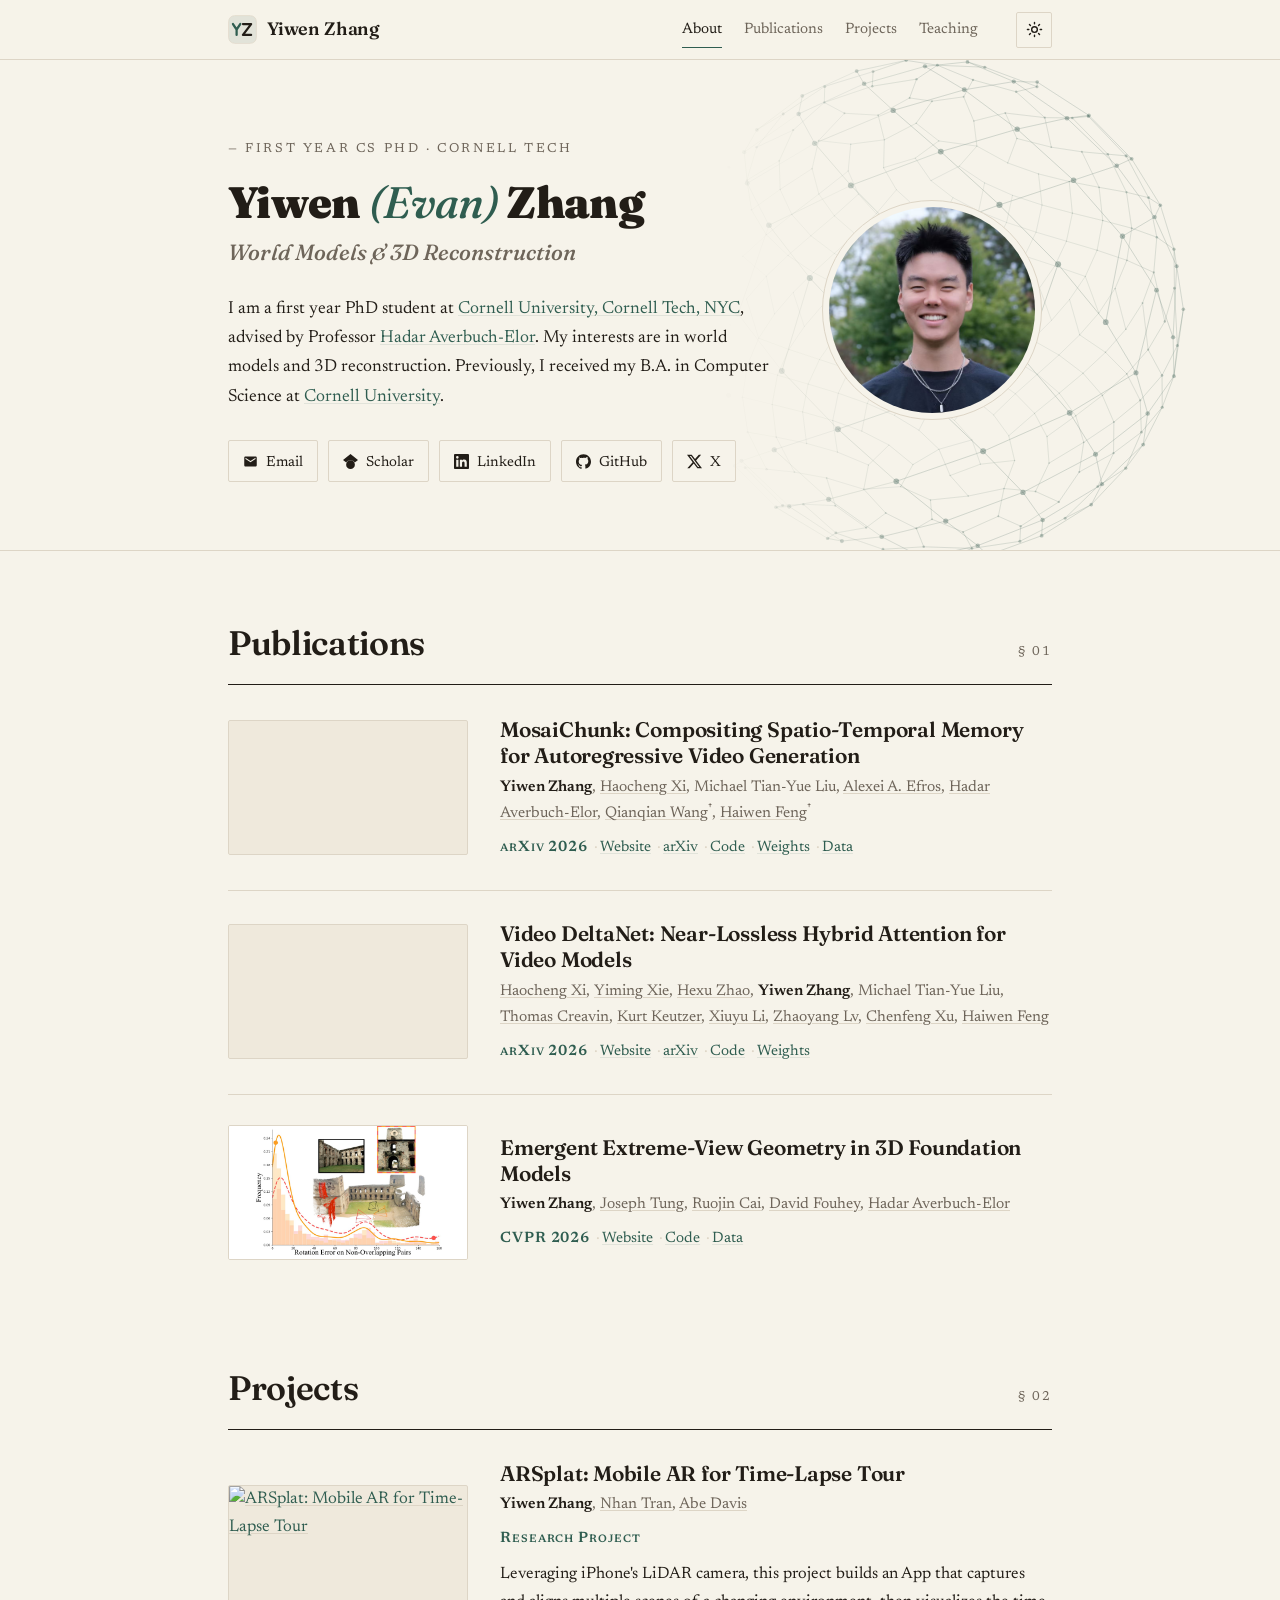
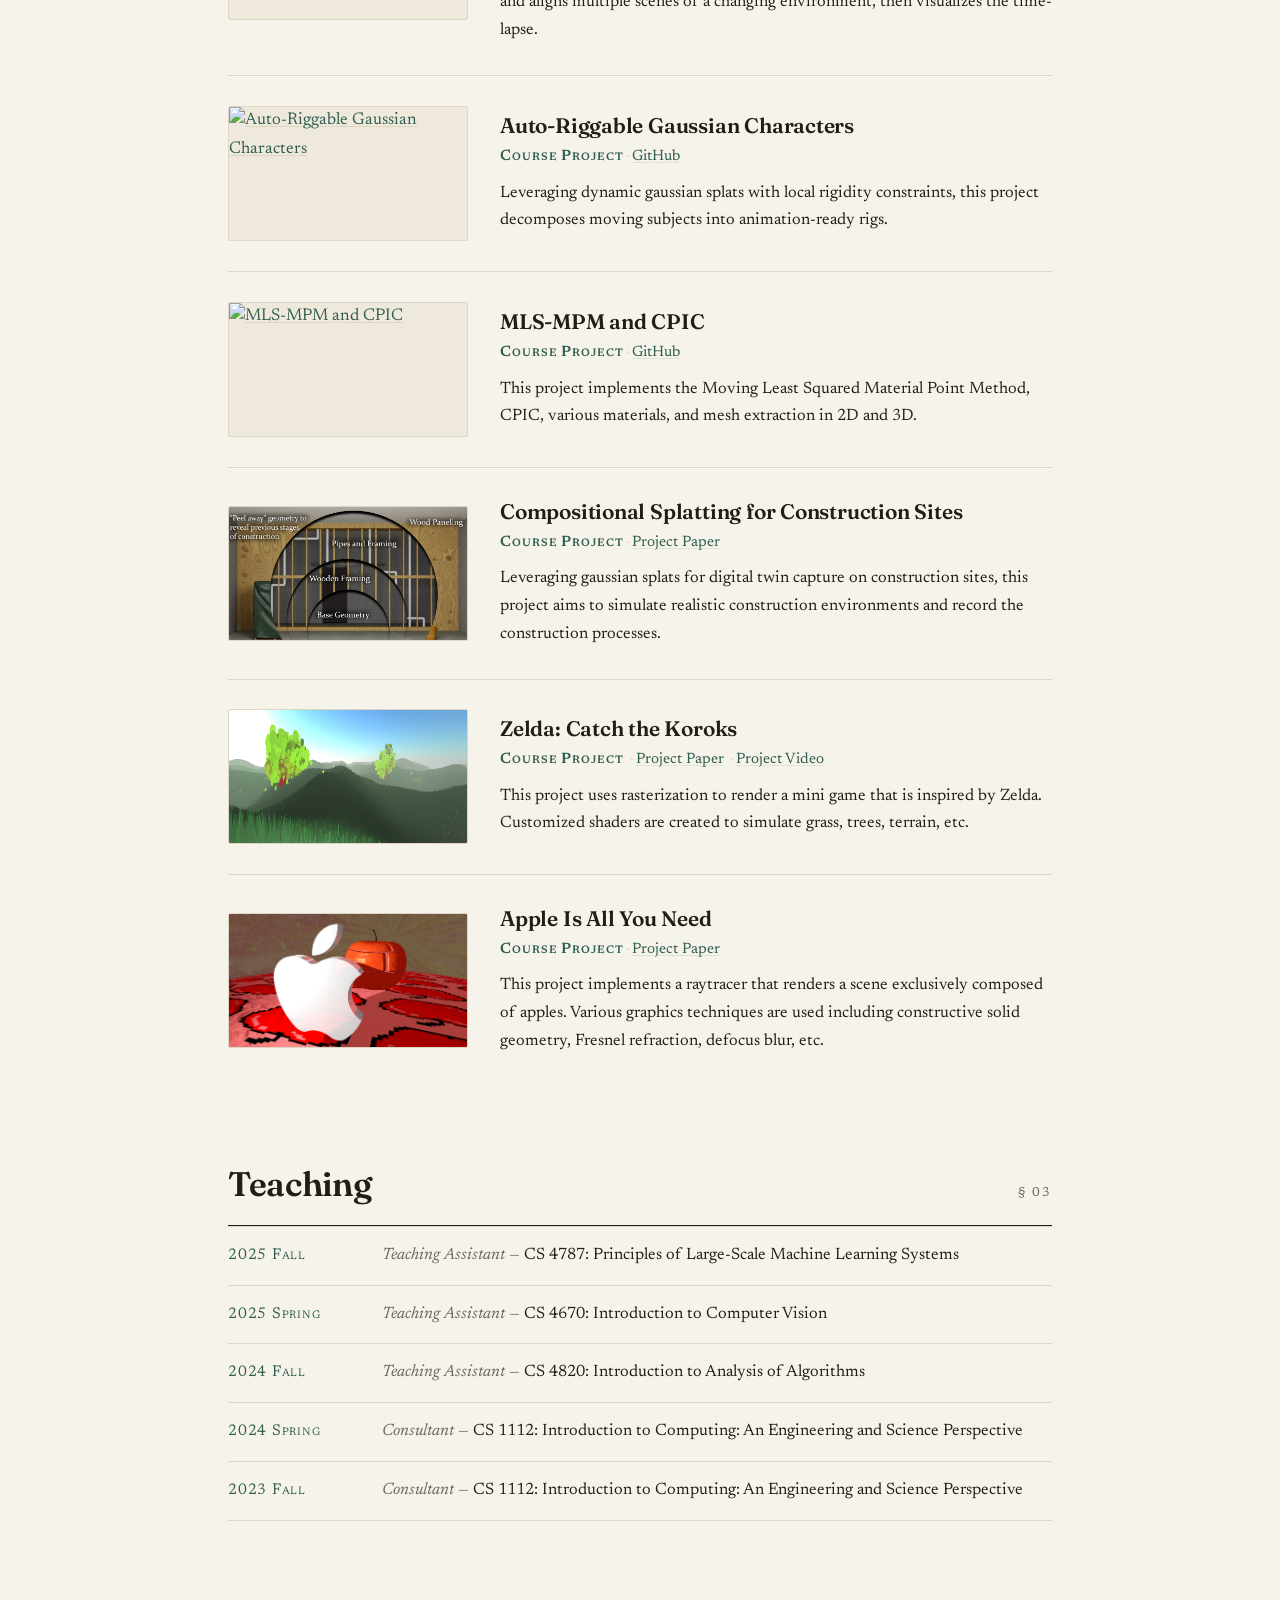
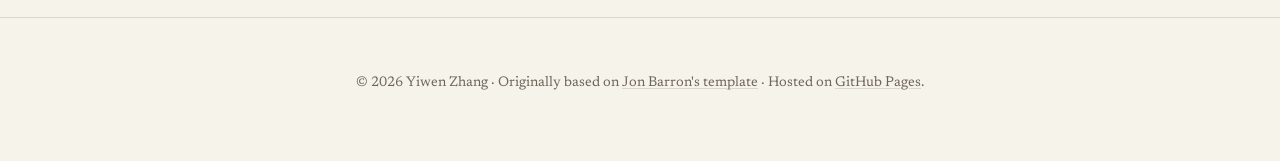
==== commit fbf3f982: "Add X link, align social labels with icons, center entry text - Add X (Twitter) link after GitHub in" ====
--- a/index.html
+++ b/index.html
@@ -22,7 +22,7 @@
     <link rel="preconnect" href="https://fonts.googleapis.com">
     <link rel="preconnect" href="https://fonts.gstatic.com" crossorigin>
     <link href="https://fonts.googleapis.com/css2?family=Fraunces:ital,wght@0,500;0,600;0,900;1,500&family=Newsreader:ital,wght@0,400;0,500;0,600;1,400&display=swap" rel="stylesheet">
-    <link rel="stylesheet" type="text/css" href="stylesheet.css?v=20261002b">
+    <link rel="stylesheet" type="text/css" href="stylesheet.css?v=20261005">
   </head>
 
   <body>
@@ -75,19 +75,23 @@
             <div class="social">
               <a href="mailto:yz864@cornell.edu">
                 <svg viewBox="0 0 24 24" aria-hidden="true"><path d="M20 4H4c-1.1 0-1.99.9-1.99 2L2 18c0 1.1.9 2 2 2h16c1.1 0 2-.9 2-2V6c0-1.1-.9-2-2-2zm0 4l-8 5-8-5V6l8 5 8-5v2z"/></svg>
-                Email
+                <span>Email</span>
               </a>
               <a href="https://scholar.google.com/citations?user=p6MVUIkAAAAJ&hl=en&oi=sra">
                 <svg viewBox="0 0 24 24" aria-hidden="true"><path d="M5.242 13.769L0 9.5 12 0l12 9.5-5.242 4.269C17.548 11.249 14.978 9.5 12 9.5c-2.977 0-5.548 1.748-6.758 4.269zM12 10a7 7 0 1 0 0 14 7 7 0 0 0 0-14z"/></svg>
-                Scholar
+                <span>Scholar</span>
               </a>
               <a href="https://www.linkedin.com/in/yiwen-zhang-b76138265">
                 <svg viewBox="0 0 24 24" aria-hidden="true"><path d="M20.447 20.452h-3.554v-5.569c0-1.328-.027-3.037-1.852-3.037-1.853 0-2.136 1.445-2.136 2.939v5.667H9.351V9h3.414v1.561h.046c.477-.9 1.637-1.85 3.37-1.85 3.601 0 4.267 2.37 4.267 5.455v6.286zM5.337 7.433a2.062 2.062 0 0 1-2.063-2.065 2.064 2.064 0 1 1 2.063 2.065zm1.782 13.019H3.555V9h3.564v11.452zM22.225 0H1.771C.792 0 0 .774 0 1.729v20.542C0 23.227.792 24 1.771 24h20.451C23.2 24 24 23.227 24 22.271V1.729C24 .774 23.2 0 22.225 0z"/></svg>
-                LinkedIn
+                <span>LinkedIn</span>
               </a>
               <a href="https://github.com/theREALevan">
                 <svg viewBox="0 0 24 24" aria-hidden="true"><path d="M12 .297c-6.63 0-12 5.373-12 12 0 5.303 3.438 9.8 8.205 11.385.6.113.82-.258.82-.577 0-.285-.01-1.04-.015-2.04-3.338.724-4.042-1.61-4.042-1.61C4.422 18.07 3.633 17.7 3.633 17.7c-1.087-.744.084-.729.084-.729 1.205.084 1.838 1.236 1.838 1.236 1.07 1.835 2.809 1.305 3.495.998.108-.776.417-1.305.76-1.605-2.665-.305-5.467-1.334-5.467-5.931 0-1.311.469-2.381 1.236-3.221-.124-.303-.535-1.524.117-3.176 0 0 1.008-.322 3.301 1.23A11.52 11.52 0 0 1 12 5.803c1.02.005 2.047.138 3.006.404 2.291-1.552 3.297-1.23 3.297-1.23.653 1.653.242 2.874.118 3.176.77.84 1.235 1.911 1.235 3.221 0 4.609-2.807 5.624-5.479 5.921.43.372.823 1.102.823 2.222 0 1.606-.015 2.898-.015 3.293 0 .322.216.694.825.576C20.565 22.092 24 17.592 24 12.297c0-6.627-5.373-12-12-12"/></svg>
-                GitHub
+                <span>GitHub</span>
+              </a>
+              <a href="https://x.com/YiwenZhangYZ">
+                <svg viewBox="0 0 24 24" aria-hidden="true"><path d="M18.901 1.153h3.68l-8.04 9.19L24 22.846h-7.406l-5.8-7.584-6.638 7.584H.474l8.6-9.83L0 1.154h7.594l5.243 6.932ZM17.61 20.644h2.039L6.486 3.24H4.298Z"/></svg>
+                <span>X</span>
               </a>
             </div>
           </div>
@@ -328,7 +332,7 @@
       </svg>
     </button>
 
-    <script src="main.js?v=20261002b"></script>
+    <script src="main.js?v=20261005"></script>
 
     <!-- GoatCounter analytics -->
     <script data-goatcounter="https://lilevanezz.goatcounter.com/count"
--- a/stylesheet.css
+++ b/stylesheet.css
@@ -270,6 +270,8 @@
   background: var(--accent-soft);
 }
 .social a svg { width: 15px; height: 15px; fill: currentColor; }
+/* Newsreader sits high in its line box; nudge the label so its cap height centres on the icon */
+.social a span { position: relative; top: 2px; }
 
 /* portrait — duotone that warms to colour on hover */
 .hero-photo { justify-self: center; }
@@ -322,7 +324,7 @@
   display: grid;
   grid-template-columns: 240px 1fr;
   gap: 32px;
-  align-items: start;
+  align-items: center;
   padding: 30px 0;
   border-bottom: 1px solid var(--hair);
 }
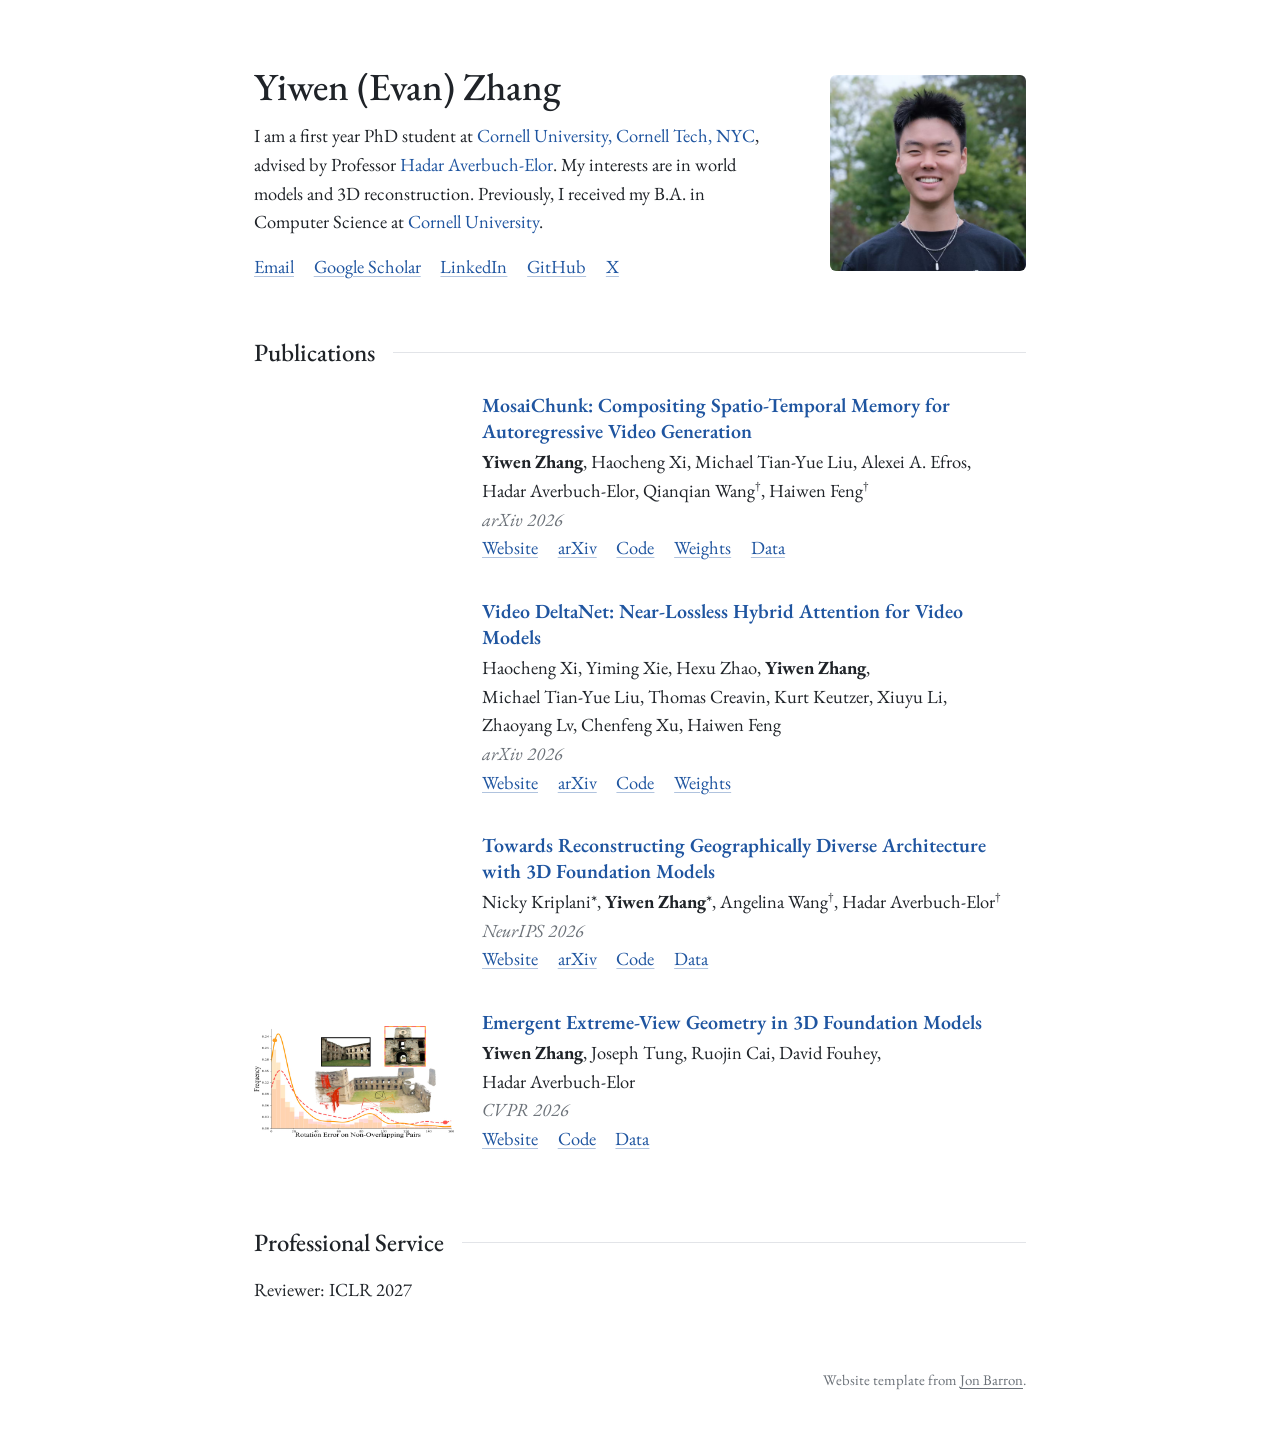
==== commit 75c9b8b3: "Simplify site into a classic academic layout - Drop the animated hero, sticky nav, theme toggle, scr" ====
--- a/index.html
+++ b/index.html
@@ -7,332 +7,150 @@
     <meta name="description" content="Yiwen (Evan) Zhang — first year CS PhD student at Cornell Tech, NYC. World models and 3D reconstruction.">
     <meta name="viewport" content="width=device-width, initial-scale=1">
 
-    <!-- avoid flash of wrong theme -->
-    <script>
-      (function () {
-        try {
-          var t = localStorage.getItem('theme') || 'light';
-          document.documentElement.setAttribute('data-theme', t);
-        } catch (e) {}
-      })();
-    </script>
-
-    <link rel="icon" type="image/svg+xml" href="favicon.svg">
-
+    <link rel="icon" type="image/png" href="favicon.png">
+    <link rel="apple-touch-icon" href="apple-touch-icon.png">
     <link rel="preconnect" href="https://fonts.googleapis.com">
     <link rel="preconnect" href="https://fonts.gstatic.com" crossorigin>
-    <link href="https://fonts.googleapis.com/css2?family=Fraunces:ital,wght@0,500;0,600;0,900;1,500&family=Newsreader:ital,wght@0,400;0,500;0,600;1,400&display=swap" rel="stylesheet">
-    <link rel="stylesheet" type="text/css" href="stylesheet.css?v=20261005">
+    <link href="https://fonts.googleapis.com/css2?family=EB+Garamond:ital,wght@0,400;0,500;0,600;1,400&display=swap" rel="stylesheet">
+    <link rel="stylesheet" type="text/css" href="stylesheet.css?v=20261019b">
   </head>
 
   <body>
-    <div class="scroll-progress" aria-hidden="true"></div>
+    <main class="page">
 
-    <!-- ===== Nav ===== -->
-    <nav class="site-nav">
-      <div class="wrap nav-inner">
-        <a class="nav-brand" href="#top" aria-label="Home">
-          <svg class="brand-mark" width="29" height="29" viewBox="0 0 64 64" aria-hidden="true">
-            <rect class="bm-box" x="1.5" y="1.5" width="61" height="61" rx="13"/>
-            <path class="bm-y" d="M11 20 L19 32 L27 20 M19 32 L19 44"/>
-            <path class="bm-z" d="M33 20 L51 20 L33 44 L51 44"/>
-          </svg>
-          <span class="brand-name">Yiwen Zhang</span>
-        </a>
-        <div class="nav-links">
-          <a href="#about">About</a>
-          <a href="#publications">Publications</a>
-          <a href="#projects">Projects</a>
-          <a href="#teaching">Teaching</a>
+      <header class="intro">
+        <div class="intro-text">
+          <h1 class="name">Yiwen (Evan) Zhang</h1>
+          <p class="bio">
+            I am a first year PhD student at <a href="https://tech.cornell.edu/">Cornell University, Cornell Tech, NYC</a>,
+            advised by Professor <a href="https://www.hadarelor.com/">Hadar Averbuch-Elor</a>.
+            My interests are in world models and 3D reconstruction.
+            Previously, I received my B.A. in Computer Science at <a href="https://www.cs.cornell.edu/">Cornell University</a>.
+          </p>
+          <p class="links">
+            <a href="mailto:yz864@cornell.edu">Email</a>
+            <a href="https://scholar.google.com/citations?user=p6MVUIkAAAAJ&hl=en&oi=sra">Google Scholar</a>
+            <a href="https://www.linkedin.com/in/yiwen-zhang-b76138265">LinkedIn</a>
+            <a href="https://github.com/theREALevan">GitHub</a>
+            <a href="https://x.com/YiwenZhangYZ">X</a>
+          </p>
         </div>
-        <button class="theme-toggle" type="button" aria-label="Toggle theme">
-          <svg class="icon-sun" viewBox="0 0 24 24" fill="none" stroke="currentColor" stroke-width="2" stroke-linecap="round" aria-hidden="true">
-            <circle cx="12" cy="12" r="4"></circle>
-            <path d="M12 2v2M12 20v2M4.9 4.9l1.4 1.4M17.7 17.7l1.4 1.4M2 12h2M20 12h2M4.9 19.1l1.4-1.4M17.7 6.3l1.4-1.4"></path>
-          </svg>
-          <svg class="icon-moon" viewBox="0 0 24 24" fill="currentColor" aria-hidden="true">
-            <path d="M21 12.8A9 9 0 1 1 11.2 3a7 7 0 0 0 9.8 9.8z"></path>
-          </svg>
-        </button>
-      </div>
-    </nav>
+        <img class="portrait" src="images/avatar_new.png" alt="Yiwen (Evan) Zhang">
+      </header>
 
-    <main id="top">
-      <!-- ===== Hero ===== -->
-      <header class="hero" id="about">
-        <canvas class="hero-cloud" aria-hidden="true"></canvas>
-        <div class="wrap hero-inner">
-          <div class="hero-text">
-            <span class="hero-kicker">— First Year CS PhD · Cornell Tech</span>
-            <h1 class="hero-name">Yiwen <span class="evan">(Evan)</span> Zhang</h1>
-            <p class="hero-tagline">World Models &amp; 3D Reconstruction</p>
-            <p class="hero-bio">
-              I am a first year PhD student at <a href="https://tech.cornell.edu/">Cornell University, Cornell Tech, NYC</a>,
-              advised by Professor <a href="https://www.hadarelor.com/">Hadar Averbuch-Elor</a>.
-              My interests are in world models and 3D reconstruction.
-              Previously, I received my B.A. in Computer Science at <a href="https://www.cs.cornell.edu/">Cornell University</a>.
-            </p>
-            <div class="social">
-              <a href="mailto:yz864@cornell.edu">
-                <svg viewBox="0 0 24 24" aria-hidden="true"><path d="M20 4H4c-1.1 0-1.99.9-1.99 2L2 18c0 1.1.9 2 2 2h16c1.1 0 2-.9 2-2V6c0-1.1-.9-2-2-2zm0 4l-8 5-8-5V6l8 5 8-5v2z"/></svg>
-                <span>Email</span>
-              </a>
-              <a href="https://scholar.google.com/citations?user=p6MVUIkAAAAJ&hl=en&oi=sra">
-                <svg viewBox="0 0 24 24" aria-hidden="true"><path d="M5.242 13.769L0 9.5 12 0l12 9.5-5.242 4.269C17.548 11.249 14.978 9.5 12 9.5c-2.977 0-5.548 1.748-6.758 4.269zM12 10a7 7 0 1 0 0 14 7 7 0 0 0 0-14z"/></svg>
-                <span>Scholar</span>
-              </a>
-              <a href="https://www.linkedin.com/in/yiwen-zhang-b76138265">
-                <svg viewBox="0 0 24 24" aria-hidden="true"><path d="M20.447 20.452h-3.554v-5.569c0-1.328-.027-3.037-1.852-3.037-1.853 0-2.136 1.445-2.136 2.939v5.667H9.351V9h3.414v1.561h.046c.477-.9 1.637-1.85 3.37-1.85 3.601 0 4.267 2.37 4.267 5.455v6.286zM5.337 7.433a2.062 2.062 0 0 1-2.063-2.065 2.064 2.064 0 1 1 2.063 2.065zm1.782 13.019H3.555V9h3.564v11.452zM22.225 0H1.771C.792 0 0 .774 0 1.729v20.542C0 23.227.792 24 1.771 24h20.451C23.2 24 24 23.227 24 22.271V1.729C24 .774 23.2 0 22.225 0z"/></svg>
-                <span>LinkedIn</span>
-              </a>
-              <a href="https://github.com/theREALevan">
-                <svg viewBox="0 0 24 24" aria-hidden="true"><path d="M12 .297c-6.63 0-12 5.373-12 12 0 5.303 3.438 9.8 8.205 11.385.6.113.82-.258.82-.577 0-.285-.01-1.04-.015-2.04-3.338.724-4.042-1.61-4.042-1.61C4.422 18.07 3.633 17.7 3.633 17.7c-1.087-.744.084-.729.084-.729 1.205.084 1.838 1.236 1.838 1.236 1.07 1.835 2.809 1.305 3.495.998.108-.776.417-1.305.76-1.605-2.665-.305-5.467-1.334-5.467-5.931 0-1.311.469-2.381 1.236-3.221-.124-.303-.535-1.524.117-3.176 0 0 1.008-.322 3.301 1.23A11.52 11.52 0 0 1 12 5.803c1.02.005 2.047.138 3.006.404 2.291-1.552 3.297-1.23 3.297-1.23.653 1.653.242 2.874.118 3.176.77.84 1.235 1.911 1.235 3.221 0 4.609-2.807 5.624-5.479 5.921.43.372.823 1.102.823 2.222 0 1.606-.015 2.898-.015 3.293 0 .322.216.694.825.576C20.565 22.092 24 17.592 24 12.297c0-6.627-5.373-12-12-12"/></svg>
-                <span>GitHub</span>
-              </a>
-              <a href="https://x.com/YiwenZhangYZ">
-                <svg viewBox="0 0 24 24" aria-hidden="true"><path d="M18.901 1.153h3.68l-8.04 9.19L24 22.846h-7.406l-5.8-7.584-6.638 7.584H.474l8.6-9.83L0 1.154h7.594l5.243 6.932ZM17.61 20.644h2.039L6.486 3.24H4.298Z"/></svg>
-                <span>X</span>
-              </a>
+      <section>
+        <h2>Publications</h2>
+
+        <div class="paper">
+          <a class="paper-media" href="https://mosaichunk.github.io/">
+            <video src="images/mosaichunk.mp4" autoplay muted loop playsinline preload="metadata" aria-label="MosaiChunk teaser"></video>
+          </a>
+          <div class="paper-info">
+            <a class="paper-title" href="https://mosaichunk.github.io/">MosaiChunk: Compositing Spatio-Temporal Memory for Autoregressive Video Generation</a>
+            <div class="authors">
+              <strong>Yiwen Zhang</strong>,
+              <a href="https://haochengxi.github.io/">Haocheng Xi</a>,
+              <span>Michael Tian-Yue Liu</span>,
+              <a href="https://people.eecs.berkeley.edu/~efros/">Alexei A. Efros</a>,
+              <a href="https://www.hadarelor.com/">Hadar Averbuch-Elor</a>,
+              <a href="https://qianqianwang68.github.io/">Qianqian Wang</a><sup>&dagger;</sup>,
+              <a href="https://havenfeng.github.io/">Haiwen Feng</a><sup>&dagger;</sup>
             </div>
-          </div>
-          <div class="hero-photo">
-            <div class="photo-frame">
-              <img src="images/avatar_new.png" alt="Yiwen (Evan) Zhang" decoding="async">
+            <div class="venue">arXiv 2026</div>
+            <div class="paper-links">
+              <a href="https://mosaichunk.github.io/">Website</a>
+              <a href="https://arxiv.org/abs/2610.02153">arXiv</a>
+              <a href="https://github.com/mosaichunk/MosaiChunk">Code</a>
+              <a href="https://huggingface.co/mosaichunk/MosaiChunk">Weights</a>
+              <a href="https://huggingface.co/datasets/mosaichunk/RememBench">Data</a>
             </div>
           </div>
         </div>
-      </header>
 
-      <!-- ===== Publications ===== -->
-      <section class="section wrap" id="publications">
-        <header class="section-head reveal">
-          <h2 class="section-title">Publications</h2>
-          <span class="section-index">§ 01</span>
-        </header>
-        <ol class="entries">
-          <li class="entry reveal">
-            <a class="entry-thumb" href="https://mosaichunk.github.io/">
-              <video src="images/mosaichunk.mp4" autoplay muted loop playsinline preload="metadata" aria-label="MosaiChunk teaser"></video>
-            </a>
-            <div class="entry-main">
-              <h3 class="entry-title"><a href="https://mosaichunk.github.io/">MosaiChunk: Compositing Spatio-Temporal Memory for Autoregressive Video Generation</a></h3>
-              <p class="entry-authors">
-                <strong>Yiwen Zhang</strong>,
-                <a href="https://haochengxi.github.io/">Haocheng Xi</a>,
-                Michael Tian-Yue Liu,
-                <a href="https://people.eecs.berkeley.edu/~efros/">Alexei A. Efros</a>,
-                <a href="https://www.hadarelor.com/">Hadar Averbuch-Elor</a>,
-                <a href="https://qianqianwang68.github.io/">Qianqian Wang</a><sup>&dagger;</sup>,
-                <a href="https://havenfeng.github.io/">Haiwen Feng</a><sup>&dagger;</sup>
-              </p>
-              <p class="entry-meta">
-                <span class="venue">arXiv 2026</span>
-                <span class="sep">·</span><a href="https://mosaichunk.github.io/">Website</a>
-                <span class="sep">·</span><a href="https://arxiv.org/abs/2610.02153">arXiv</a>
-                <span class="sep">·</span><a href="https://github.com/mosaichunk/MosaiChunk">Code</a>
-                <span class="sep">·</span><a href="https://huggingface.co/mosaichunk/MosaiChunk">Weights</a>
-                <span class="sep">·</span><a href="https://huggingface.co/datasets/mosaichunk/RememBench">Data</a>
-              </p>
+        <div class="paper">
+          <a class="paper-media" href="https://openvdn.github.io/">
+            <video src="images/VDN.mp4" autoplay muted loop playsinline preload="metadata" aria-label="Video DeltaNet teaser"></video>
+          </a>
+          <div class="paper-info">
+            <a class="paper-title" href="https://openvdn.github.io/">Video DeltaNet: Near-Lossless Hybrid Attention for Video Models</a>
+            <div class="authors">
+              <a href="https://haochengxi.github.io/">Haocheng Xi</a>,
+              <a href="https://ymingxie.github.io/">Yiming Xie</a>,
+              <a href="https://tarzanzhao.github.io/">Hexu Zhao</a>,
+              <strong>Yiwen Zhang</strong>,
+              <span>Michael Tian-Yue Liu</span>,
+              <a href="https://www.creavin.ie/">Thomas Creavin</a>,
+              <a href="https://vcresearch.berkeley.edu/faculty/kurt-keutzer">Kurt Keutzer</a>,
+              <a href="https://xiuyuli.com/">Xiuyu Li</a>,
+              <a href="https://lvzhaoyang.github.io/">Zhaoyang Lv</a>,
+              <a href="https://www.chenfengx.com/">Chenfeng Xu</a>,
+              <a href="https://havenfeng.github.io/">Haiwen Feng</a>
             </div>
-          </li>
+            <div class="venue">arXiv 2026</div>
+            <div class="paper-links">
+              <a href="https://openvdn.github.io/">Website</a>
+              <a href="https://arxiv.org/abs/2609.20744">arXiv</a>
+              <a href="https://github.com/OpenVDN/vdn-minimax-h3">Code</a>
+              <a href="https://huggingface.co/OpenVDN/vdn-minimax-h3">Weights</a>
+            </div>
+          </div>
+        </div>
 
-          <li class="entry reveal">
-            <a class="entry-thumb" href="https://openvdn.github.io/">
-              <video src="images/VDN.mp4" autoplay muted loop playsinline preload="metadata" aria-label="Video DeltaNet teaser"></video>
-            </a>
-            <div class="entry-main">
-              <h3 class="entry-title"><a href="https://openvdn.github.io/">Video DeltaNet: Near-Lossless Hybrid Attention for Video Models</a></h3>
-              <p class="entry-authors">
-                <a href="https://haochengxi.github.io/">Haocheng Xi</a>,
-                <a href="https://ymingxie.github.io/">Yiming Xie</a>,
-                <a href="https://tarzanzhao.github.io/">Hexu Zhao</a>,
-                <strong>Yiwen Zhang</strong>,
-                Michael Tian-Yue Liu,
-                <a href="https://www.creavin.ie/">Thomas Creavin</a>,
-                <a href="https://vcresearch.berkeley.edu/faculty/kurt-keutzer">Kurt Keutzer</a>,
-                <a href="https://xiuyuli.com/">Xiuyu Li</a>,
-                <a href="https://lvzhaoyang.github.io/">Zhaoyang Lv</a>,
-                <a href="https://www.chenfengx.com/">Chenfeng Xu</a>,
-                <a href="https://havenfeng.github.io/">Haiwen Feng</a>
-              </p>
-              <p class="entry-meta">
-                <span class="venue">arXiv 2026</span>
-                <span class="sep">·</span><a href="https://openvdn.github.io/">Website</a>
-                <span class="sep">·</span><a href="https://arxiv.org/abs/2609.20744">arXiv</a>
-                <span class="sep">·</span><a href="https://github.com/OpenVDN/vdn-minimax-h3">Code</a>
-                <span class="sep">·</span><a href="https://huggingface.co/OpenVDN/vdn-minimax-h3">Weights</a>
-              </p>
+        <div class="paper">
+          <a class="paper-media" href="https://cornell-vailab.github.io/ArchWorld/">
+            <video src="images/archworld.mp4" autoplay muted loop playsinline preload="metadata" aria-label="ArchWorld teaser"></video>
+          </a>
+          <div class="paper-info">
+            <a class="paper-title" href="https://cornell-vailab.github.io/ArchWorld/">Towards Reconstructing Geographically Diverse Architecture with 3D Foundation Models</a>
+            <div class="authors">
+              <a href="https://nickydcfp.github.io/">Nicky Kriplani</a>*,
+              <strong>Yiwen Zhang</strong>*,
+              <a href="https://angelina-wang.github.io/">Angelina Wang</a><sup>&dagger;</sup>,
+              <a href="https://www.hadarelor.com/">Hadar Averbuch-Elor</a><sup>&dagger;</sup>
             </div>
-          </li>
-          <li class="entry reveal">
-            <a class="entry-thumb" href="https://cornell-vailab.github.io/Ext-3DFMs/">
-              <img src="images/teaser_16x9.jpg" alt="Emergent Extreme-View Geometry in 3D Foundation Models" loading="lazy" decoding="async">
-            </a>
-            <div class="entry-main">
-              <h3 class="entry-title"><a href="https://cornell-vailab.github.io/Ext-3DFMs/">Emergent Extreme-View Geometry in 3D Foundation Models</a></h3>
-              <p class="entry-authors">
-                <strong>Yiwen Zhang</strong>,
-                <a href="https://jot-jt.github.io/">Joseph Tung</a>,
-                <a href="https://ruojincai.github.io/">Ruojin Cai</a>,
-                <a href="https://cs.nyu.edu/~fouhey/">David Fouhey</a>,
-                <a href="https://www.hadarelor.com/">Hadar Averbuch-Elor</a>
-              </p>
-              <p class="entry-meta">
-                <span class="venue">CVPR 2026</span>
-                <span class="sep">·</span><a href="https://cornell-vailab.github.io/Ext-3DFMs/">Website</a>
-                <span class="sep">·</span><a href="https://github.com/theREALevan/extreme-view-3dfm">Code</a>
-                <span class="sep">·</span><a href="https://huggingface.co/datasets/cornell-vailab/megaunscene">Data</a>
-              </p>
+            <div class="venue">NeurIPS 2026</div>
+            <div class="paper-links">
+              <a href="https://cornell-vailab.github.io/ArchWorld/">Website</a>
+              <a href="https://arxiv.org/abs/2610.22514">arXiv</a>
+              <a href="https://github.com/Cornell-VAILab/ArchWorld">Code</a>
+              <a href="https://huggingface.co/datasets/ArchWorld/ArchWorld">Data</a>
             </div>
-          </li>
-        </ol>
+          </div>
+        </div>
+
+        <div class="paper">
+          <a class="paper-media" href="https://cornell-vailab.github.io/Ext-3DFMs/">
+            <img src="images/ext3dfm_teaser.jpg" alt="Emergent Extreme-View Geometry in 3D Foundation Models" loading="lazy">
+          </a>
+          <div class="paper-info">
+            <a class="paper-title" href="https://cornell-vailab.github.io/Ext-3DFMs/">Emergent Extreme-View Geometry in 3D Foundation Models</a>
+            <div class="authors">
+              <strong>Yiwen Zhang</strong>,
+              <a href="https://jot-jt.github.io/">Joseph Tung</a>,
+              <a href="https://ruojincai.github.io/">Ruojin Cai</a>,
+              <a href="https://cs.nyu.edu/~fouhey/">David Fouhey</a>,
+              <a href="https://www.hadarelor.com/">Hadar Averbuch-Elor</a>
+            </div>
+            <div class="venue">CVPR 2026</div>
+            <div class="paper-links">
+              <a href="https://cornell-vailab.github.io/Ext-3DFMs/">Website</a>
+              <a href="https://github.com/theREALevan/extreme-view-3dfm">Code</a>
+              <a href="https://huggingface.co/datasets/cornell-vailab/megaunscene">Data</a>
+            </div>
+          </div>
+        </div>
       </section>
 
-      <!-- ===== Projects ===== -->
-      <section class="section wrap" id="projects">
-        <header class="section-head reveal">
-          <h2 class="section-title">Projects</h2>
-          <span class="section-index">§ 02</span>
-        </header>
-        <ol class="entries">
-
-          <li class="entry reveal">
-            <a class="entry-thumb" href="#">
-              <img src="images/ARSplat.gif" alt="ARSplat: Mobile AR for Time-Lapse Tour" loading="lazy" decoding="async">
-            </a>
-            <div class="entry-main">
-              <h3 class="entry-title"><a href="#">ARSplat: Mobile AR for Time-Lapse Tour</a></h3>
-              <p class="entry-authors">
-                <strong>Yiwen Zhang</strong>,
-                <a href="https://www.trannhan.com/">Nhan Tran</a>,
-                <a href="https://abedavis.com/">Abe Davis</a>
-              </p>
-              <p class="entry-meta"><span class="venue">Research Project</span></p>
-              <p class="entry-desc">
-                Leveraging iPhone's LiDAR camera, this project builds an App that captures and aligns multiple scenes of a changing environment, then visualizes the time-lapse.
-              </p>
-            </div>
-          </li>
-
-          <li class="entry reveal">
-            <a class="entry-thumb" href="https://github.com/jolfss/grig">
-              <img src="images/grig2.gif" alt="Auto-Riggable Gaussian Characters" loading="lazy" decoding="async">
-            </a>
-            <div class="entry-main">
-              <h3 class="entry-title"><a href="https://github.com/jolfss/grig">Auto-Riggable Gaussian Characters</a></h3>
-              <p class="entry-meta"><span class="venue">Course Project</span><span class="sep">·</span><a href="https://github.com/jolfss/grig">GitHub</a></p>
-              <p class="entry-desc">
-                Leveraging dynamic gaussian splats with local rigidity constraints, this project decomposes moving subjects into animation-ready rigs.
-              </p>
-            </div>
-          </li>
-
-          <li class="entry reveal">
-            <a class="entry-thumb" href="https://github.com/zzigak/MPM-MLS-CPIC">
-              <img src="images/mpm-mls.gif" alt="MLS-MPM and CPIC" loading="lazy" decoding="async">
-            </a>
-            <div class="entry-main">
-              <h3 class="entry-title"><a href="https://github.com/zzigak/MPM-MLS-CPIC">MLS-MPM and CPIC</a></h3>
-              <p class="entry-meta"><span class="venue">Course Project</span><span class="sep">·</span><a href="https://github.com/zzigak/MPM-MLS-CPIC">GitHub</a></p>
-              <p class="entry-desc">
-                This project implements the Moving Least Squared Material Point Method, CPIC, various materials, and mesh extraction in 2D and 3D.
-              </p>
-            </div>
-          </li>
-
-          <li class="entry reveal">
-            <a class="entry-thumb" href="images/Robotics In Construction Sites.pdf">
-              <img src="images/clickbait.png" alt="Compositional Splatting for Construction Sites" loading="lazy" decoding="async">
-            </a>
-            <div class="entry-main">
-              <h3 class="entry-title"><a href="images/Robotics In Construction Sites.pdf">Compositional Splatting for Construction Sites</a></h3>
-              <p class="entry-meta"><span class="venue">Course Project</span><span class="sep">·</span><a href="images/Robotics In Construction Sites.pdf">Project Paper</a></p>
-              <p class="entry-desc">
-                Leveraging gaussian splats for digital twin capture on construction sites, this project aims to simulate realistic construction environments and record the construction processes.
-              </p>
-            </div>
-          </li>
-
-          <li class="entry reveal">
-            <a class="entry-thumb" href="images/Catch_the_koroks.pdf">
-              <img src="images/TheOne .png" alt="Zelda: Catch the Koroks" loading="lazy" decoding="async">
-            </a>
-            <div class="entry-main">
-              <h3 class="entry-title"><a href="images/Catch_the_koroks.pdf">Zelda: Catch the Koroks</a></h3>
-              <p class="entry-meta">
-                <span class="venue">Course Project</span>
-                <span class="sep">·</span><a href="images/Catch_the_koroks.pdf">Project Paper</a>
-                <span class="sep">·</span><a href="https://youtu.be/AhoNw9ofmpk">Project Video</a>
-              </p>
-              <p class="entry-desc">
-                This project uses rasterization to render a mini game that is inspired by Zelda. Customized shaders are created to simulate grass, trees, terrain, etc.
-              </p>
-            </div>
-          </li>
-
-          <li class="entry reveal">
-            <a class="entry-thumb" href="images/Apple_is_all_you_need.pdf">
-              <img src="images/up.png" alt="Apple Is All You Need" loading="lazy" decoding="async">
-            </a>
-            <div class="entry-main">
-              <h3 class="entry-title"><a href="images/Apple_is_all_you_need.pdf">Apple Is All You Need</a></h3>
-              <p class="entry-meta"><span class="venue">Course Project</span><span class="sep">·</span><a href="images/Apple_is_all_you_need.pdf">Project Paper</a></p>
-              <p class="entry-desc">
-                This project implements a raytracer that renders a scene exclusively composed of apples. Various graphics techniques are used including constructive solid geometry, Fresnel refraction, defocus blur, etc.
-              </p>
-            </div>
-          </li>
-
-        </ol>
+      <section>
+        <h2>Professional Service</h2>
+        <p>Reviewer: ICLR 2027</p>
       </section>
 
-      <!-- ===== Teaching ===== -->
-      <section class="section wrap" id="teaching">
-        <header class="section-head reveal">
-          <h2 class="section-title">Teaching</h2>
-          <span class="section-index">§ 03</span>
-        </header>
-        <ul class="teaching reveal">
-          <li class="term">
-            <span class="term-when">2025 Fall</span>
-            <span class="term-what"><span class="role">Teaching Assistant —</span> CS 4787: Principles of Large-Scale Machine Learning Systems</span>
-          </li>
-          <li class="term">
-            <span class="term-when">2025 Spring</span>
-            <span class="term-what"><span class="role">Teaching Assistant —</span> CS 4670: Introduction to Computer Vision</span>
-          </li>
-          <li class="term">
-            <span class="term-when">2024 Fall</span>
-            <span class="term-what"><span class="role">Teaching Assistant —</span> CS 4820: Introduction to Analysis of Algorithms</span>
-          </li>
-          <li class="term">
-            <span class="term-when">2024 Spring</span>
-            <span class="term-what"><span class="role">Consultant —</span> CS 1112: Introduction to Computing: An Engineering and Science Perspective</span>
-          </li>
-          <li class="term">
-            <span class="term-when">2023 Fall</span>
-            <span class="term-what"><span class="role">Consultant —</span> CS 1112: Introduction to Computing: An Engineering and Science Perspective</span>
-          </li>
-        </ul>
-      </section>
+      <footer>
+        Website template from <a href="https://github.com/jonbarron/jonbarron_website">Jon Barron</a>.
+      </footer>
+
     </main>
-
-    <!-- ===== Footer ===== -->
-    <footer class="site-footer">
-      <div class="wrap">
-        <p class="credit">
-          &copy; 2026 Yiwen Zhang &middot; Originally based on <a href="https://github.com/jonbarron/jonbarron_website">Jon Barron's template</a> &middot; Hosted on <a href="https://pages.github.com/">GitHub Pages</a>.
-        </p>
-      </div>
-    </footer>
-
-    <button class="to-top" type="button" aria-label="Back to top">
-      <svg viewBox="0 0 24 24" fill="none" stroke="currentColor" stroke-width="2" stroke-linecap="round" stroke-linejoin="round" aria-hidden="true">
-        <path d="M12 19V5M5 12l7-7 7 7"></path>
-      </svg>
-    </button>
-
-    <script src="main.js?v=20261005"></script>
 
     <!-- GoatCounter analytics -->
     <script data-goatcounter="https://lilevanezz.goatcounter.com/count"
--- a/stylesheet.css
+++ b/stylesheet.css
@@ -1,523 +1,220 @@
-/* ============================================================
-   Yiwen (Evan) Zhang — personal site
-   "Editorial / ink-on-paper" design: warm paper, serif display,
-   hairline rules, a restrained pine accent, ink-linework globe.
-   ============================================================ */
-
 :root {
-  --max: 880px;
-  --measure: 68ch;
-  --nav-h: 60px;
-
-  --font-display: 'Fraunces', Georgia, 'Times New Roman', serif;
-  --font-body: 'Newsreader', Georgia, 'Times New Roman', serif;
-
-  --paper: #f6f3ea;
-  --paper-2: #efe9dc;
-  --ink: #221d17;
-  --muted: #6e655a;
-  --hair: #ddd5c6;
-  --accent: #2f5d50;
-  --accent-strong: #244a40;
-  --accent-soft: rgba(47, 93, 80, 0.10);
-  --cloud: #3a5c52;
-  --sel: rgba(47, 93, 80, 0.20);
-  --nav-bg: rgba(246, 243, 234, 0.82);
-}
-
-[data-theme="dark"] {
-  --paper: #1a1611;
-  --paper-2: #221d16;
-  --ink: #ece3d4;
-  --muted: #a99e8d;
-  --hair: #342c22;
-  --accent: #7faa97;
-  --accent-strong: #9bc1b0;
-  --accent-soft: rgba(127, 170, 151, 0.14);
-  --cloud: #7faa97;
-  --sel: rgba(127, 170, 151, 0.22);
-  --nav-bg: rgba(26, 22, 17, 0.82);
-}
-
-* { box-sizing: border-box; }
+  --text: #1f2328;
+  --muted: #6b7178;
+  --accent: #1f55a0;
+  --accent-hover: #12396f;
+  --rule: #e2e4e8;
+  --serif: 'EB Garamond', Palatino, 'Palatino Linotype', 'Book Antiqua', Georgia, serif;
+}
+
+* {
+  box-sizing: border-box;
+}
 
 html {
-  scroll-behavior: smooth;
-  scroll-padding-top: calc(var(--nav-h) + 18px);
   -webkit-text-size-adjust: 100%;
 }
 
 body {
   margin: 0;
-  background: var(--paper);
-  color: var(--ink);
-  font-family: var(--font-body);
-  font-size: 17px;
-  line-height: 1.68;
-  font-variant-numeric: oldstyle-nums;
-  -webkit-font-smoothing: antialiased;
-  text-rendering: optimizeLegibility;
-  transition: background-color 0.3s ease, color 0.3s ease;
-}
-
-::selection { background: var(--sel); }
+  background: #fff;
+  color: var(--text);
+  font-family: var(--serif);
+  font-size: 18.5px;
+  line-height: 1.55;
+  font-variant-numeric: lining-nums;
+}
 
 a {
   color: var(--accent);
+  text-decoration: none;
+}
+a:hover {
+  color: var(--accent-hover);
   text-decoration: underline;
   text-decoration-thickness: 1px;
-  text-underline-offset: 2px;
-  text-decoration-color: var(--hair);
-  transition: color 0.18s ease, text-decoration-color 0.18s ease;
-}
-a:hover,
-a:focus-visible { color: var(--accent-strong); text-decoration-color: currentColor; }
-
-:focus-visible {
-  outline: 2px solid var(--accent);
-  outline-offset: 3px;
-}
-
-.wrap {
-  width: 100%;
-  max-width: var(--max);
+  text-underline-offset: 3px;
+}
+
+sup {
+  font-size: 0.7em;
+  line-height: 0;
+}
+
+.page {
+  max-width: 820px;
   margin: 0 auto;
-  padding: 0 28px;
-}
-
-/* ---------- Scroll progress ---------- */
-.scroll-progress {
-  position: fixed;
-  top: 0; left: 0;
-  height: 2px;
-  width: 100%;
-  transform: scaleX(0);
-  transform-origin: 0 50%;
-  background: var(--accent);
-  z-index: 60;
-  will-change: transform;
-}
-
-/* ---------- Top nav ---------- */
-.site-nav {
-  position: sticky;
-  top: 0;
-  z-index: 50;
-  height: var(--nav-h);
-  background: var(--nav-bg);
-  backdrop-filter: saturate(140%) blur(8px);
-  -webkit-backdrop-filter: saturate(140%) blur(8px);
-  border-bottom: 1px solid var(--hair);
-}
-.nav-inner {
-  height: 100%;
+  padding: 64px 24px 40px;
+}
+
+/* ---------- Intro ---------- */
+.intro {
   display: flex;
   align-items: center;
-  justify-content: space-between;
-  gap: 16px;
-}
-.nav-brand {
-  display: inline-flex;
-  align-items: center;
-  gap: 10px;
-  font-family: var(--font-display);
-  font-weight: 600;
-  font-size: 18px;
-  letter-spacing: -0.01em;
-  color: var(--ink);
-  text-decoration: none;
-}
-.nav-brand:hover { color: var(--accent); }
-.brand-mark {
-  width: 29px;
-  height: 29px;
-  flex: none;
-  display: block;
-}
-.bm-box { fill: var(--accent-soft); stroke: var(--hair); stroke-width: 1.5; }
-.bm-y, .bm-z { fill: none; stroke-width: 5; stroke-linecap: round; stroke-linejoin: round; }
-.bm-y { stroke: var(--accent); }
-.bm-z { stroke: var(--ink); }
-.nav-links {
+  gap: 48px;
+}
+.intro-text {
+  flex: 1;
+  min-width: 0;
+}
+.name {
+  margin: 0 0 14px;
+  font-size: 2.4rem;
+  font-weight: 500;
+  line-height: 1.15;
+}
+.bio {
+  margin: 0;
+}
+.links {
+  margin: 16px 0 0;
+}
+.links a,
+.paper-links a {
+  margin-right: 0.85em;
+  white-space: nowrap;
+  text-decoration: underline;
+  text-decoration-color: rgba(31, 85, 160, 0.35);
+  text-decoration-thickness: 1px;
+  text-underline-offset: 3px;
+}
+.links a:hover,
+.paper-links a:hover {
+  text-decoration-color: currentColor;
+}
+.portrait {
+  flex: 0 0 196px;
+  width: 196px;
+  height: 196px;
+  object-fit: cover;
+  border-radius: 6px;
+}
+
+/* ---------- Sections ---------- */
+h2 {
   display: flex;
   align-items: center;
-  gap: 22px;
-  margin-left: auto;
-  margin-right: 22px;
-}
-.nav-links a {
-  position: relative;
+  gap: 18px;
+  margin: 56px 0 8px;
+  font-size: 1.55rem;
+  font-weight: 500;
+  line-height: 1.2;
+}
+h2::after {
+  content: "";
+  flex: 1;
+  height: 1px;
+  background: var(--rule);
+}
+
+.paper {
+  display: flex;
+  align-items: center;
+  gap: 28px;
+  padding: 18px 0;
+}
+.paper-media {
+  flex: 0 0 200px;
+}
+.paper-media img,
+.paper-media video {
+  display: block;
+  width: 100%;
+  height: auto;
+  border-radius: 4px;
+}
+.paper-info {
+  flex: 1;
+  min-width: 0;
+}
+.paper-title {
+  display: block;
+  font-size: 1.08em;
+  font-weight: 600;
+  line-height: 1.3;
+  margin-bottom: 3px;
+}
+.authors a,
+.authors strong,
+.authors span {
+  white-space: nowrap;
+}
+.authors a {
+  color: inherit;
+}
+.authors a:hover {
+  color: var(--accent);
+}
+.venue {
   color: var(--muted);
-  font-size: 15px;
-  text-decoration: none;
-  padding: 4px 0;
-}
-.nav-links a:hover { color: var(--ink); }
-.nav-links a.active { color: var(--ink); }
-.nav-links a.active::after {
-  content: "";
-  position: absolute;
-  left: 0; right: 0; bottom: -2px;
-  height: 1.5px;
-  background: var(--accent);
-}
-
-.theme-toggle {
-  display: inline-grid;
-  place-items: center;
-  width: 36px;
-  height: 36px;
-  border-radius: 2px;
-  border: 1px solid var(--hair);
-  background: transparent;
-  color: var(--ink);
-  cursor: pointer;
-  transition: border-color 0.2s ease, color 0.2s ease;
-}
-.theme-toggle:hover { border-color: var(--accent); color: var(--accent); }
-.theme-toggle svg { width: 17px; height: 17px; }
-.theme-toggle .icon-moon { display: none; }
-.theme-toggle .icon-sun { display: block; }
-[data-theme="dark"] .theme-toggle .icon-moon { display: block; }
-[data-theme="dark"] .theme-toggle .icon-sun { display: none; }
-
-/* ---------- Hero ---------- */
-.hero {
-  position: relative;
-  overflow: hidden;
-  border-bottom: 1px solid var(--hair);
-}
-.hero-cloud {
-  position: absolute;
-  inset: 0;
-  width: 100%;
-  height: 100%;
-  z-index: 0;
-  pointer-events: none;
-}
-.hero-inner {
-  position: relative;
-  z-index: 1;
-  display: grid;
-  grid-template-columns: 1fr 240px;
-  align-items: center;
-  gap: 36px;
-  padding-top: 78px;
-  padding-bottom: 68px;
-}
-.hero-kicker {
-  display: block;
-  font-size: 13px;
-  letter-spacing: 0.2em;
-  text-transform: uppercase;
+  font-style: italic;
+}
+
+footer {
+  margin-top: 64px;
   color: var(--muted);
-  margin-bottom: 20px;
-}
-.hero-name {
-  margin: 0 0 8px;
-  font-family: var(--font-display);
-  font-weight: 900;
-  font-size: clamp(28px, 4.2vw, 44px);
-  line-height: 1.04;
-  letter-spacing: -0.015em;
-  color: var(--ink);
-  white-space: nowrap;
-}
-.hero-name .evan {
-  font-style: italic;
-  font-weight: 500;
-  color: var(--accent);
-}
-.hero-tagline {
-  margin: 0 0 24px;
-  font-family: var(--font-display);
-  font-style: italic;
-  font-weight: 500;
-  font-size: clamp(18px, 2.3vw, 22px);
-  color: var(--muted);
-}
-.hero-bio {
-  margin: 0 0 28px;
-  max-width: var(--measure);
-  font-size: 17.5px;
-  color: var(--ink);
-}
-.hero-bio a { color: var(--accent); text-decoration-color: var(--accent-soft); }
-.hero-bio a:hover { color: var(--accent-strong); }
-
-/* social row */
-.social {
-  display: flex;
-  flex-wrap: wrap;
-  gap: 10px;
-}
-.social a {
-  display: inline-flex;
-  align-items: center;
-  gap: 8px;
-  padding: 8px 14px;
-  border: 1px solid var(--hair);
-  border-radius: 2px;
-  background: transparent;
-  color: var(--ink);
-  font-size: 14.5px;
-  text-decoration: none;
-  transition: border-color 0.2s ease, color 0.2s ease, background 0.2s ease;
-}
-.social a:hover {
-  border-color: var(--accent);
-  color: var(--accent);
-  background: var(--accent-soft);
-}
-.social a svg { width: 15px; height: 15px; fill: currentColor; }
-/* Newsreader sits high in its line box; nudge the label so its cap height centres on the icon */
-.social a span { position: relative; top: 2px; }
-
-/* portrait — duotone that warms to colour on hover */
-.hero-photo { justify-self: center; }
-.photo-frame {
-  width: 220px;
-  height: 220px;
-  border-radius: 50%;
-  padding: 6px;
-  background: var(--paper);
-  border: 1px solid var(--hair);
-}
-.photo-frame img {
-  width: 100%;
-  height: 100%;
-  border-radius: 50%;
-  object-fit: cover;
-  display: block;
-}
-
-/* ---------- Sections ---------- */
-.section { padding-top: 64px; padding-bottom: 6px; }
-.section:last-of-type { padding-bottom: 36px; }
-.section-head {
-  display: flex;
-  align-items: baseline;
-  justify-content: space-between;
-  gap: 16px;
-  padding-bottom: 12px;
-  border-bottom: 1.5px solid var(--ink);
-}
-.section-title {
-  margin: 0;
-  font-family: var(--font-display);
-  font-weight: 600;
-  font-size: clamp(26px, 3.4vw, 34px);
-  letter-spacing: -0.01em;
-  color: var(--ink);
-}
-.section-index {
-  font-size: 13px;
-  letter-spacing: 0.16em;
-  text-transform: uppercase;
-  color: var(--muted);
-  white-space: nowrap;
-}
-
-/* ---------- Entries (publications / projects) ---------- */
-.entries { margin: 0; padding: 0; list-style: none; }
-.entry {
-  display: grid;
-  grid-template-columns: 240px 1fr;
-  gap: 32px;
-  align-items: center;
-  padding: 30px 0;
-  border-bottom: 1px solid var(--hair);
-}
-.entry:last-child { border-bottom: 0; }
-.entry-thumb {
-  display: block;
-  border: 1px solid var(--hair);
-  border-radius: 2px;
-  background: var(--paper-2);
-  overflow: hidden;
-  aspect-ratio: 16 / 9;
-}
-.entry-thumb img,
-.entry-thumb video {
-  width: 100%;
-  height: 100%;
-  object-fit: cover;
-  display: block;
-  transition: transform 0.6s cubic-bezier(0.2, 0.8, 0.2, 1);
-}
-.entry:hover .entry-thumb img,
-.entry:hover .entry-thumb video { transform: scale(1.03); }
-.entry-authors sup { font-size: 0.7em; line-height: 0; }
-
-.entry-title {
-  margin: 0 0 6px;
-  font-family: var(--font-display);
-  font-weight: 600;
-  font-size: 21px;
-  line-height: 1.25;
-  letter-spacing: -0.01em;
-}
-.entry-title a { color: var(--ink); text-decoration: none; }
-.entry-title a:hover { color: var(--accent); }
-.entry-authors {
-  margin: 0 0 8px;
-  font-size: 15.5px;
-  color: var(--muted);
-}
-.entry-authors strong { color: var(--ink); font-weight: 600; }
-.entry-authors a { color: var(--muted); text-decoration-color: var(--hair); }
-.entry-authors a:hover { color: var(--accent); }
-.entry-meta {
-  margin: 0;
-  font-size: 15px;
-  color: var(--muted);
-}
-.entry-meta a { color: var(--accent); text-decoration-color: var(--accent-soft); }
-.venue {
-  font-variant: small-caps;
-  letter-spacing: 0.06em;
-  font-weight: 600;
-  color: var(--accent);
-}
-.sep { color: var(--hair); margin: 0 2px; }
-.entry-desc {
-  margin: 10px 0 0;
-  max-width: var(--measure);
-  font-size: 16.5px;
-  color: var(--ink);
-}
-
-/* ---------- Teaching ---------- */
-.teaching {
-  margin: 0;
-  padding: 0;
-  list-style: none;
-  border-top: 1px solid var(--hair);
-}
-.term {
-  display: grid;
-  grid-template-columns: 132px 1fr;
-  gap: 22px;
-  align-items: baseline;
-  padding: 15px 0;
-  border-bottom: 1px solid var(--hair);
-}
-.term-when {
-  font-variant: small-caps;
-  letter-spacing: 0.05em;
-  font-size: 15.5px;
-  color: var(--accent);
-}
-.term-what { color: var(--ink); font-size: 16.5px; }
-.term-what .role { color: var(--muted); font-style: italic; }
-
-/* ---------- Footer ---------- */
-.site-footer {
-  margin-top: 60px;
-  border-top: 1px solid var(--hair);
-  padding: 40px 0 52px;
-}
-.map-wrap {
-  max-width: 100%;
-  margin: 0 auto 22px;
-  text-align: center;
-}
-.map-wrap > div { max-width: 100%; }
-.credit {
-  text-align: center;
-  font-size: 14px;
-  color: var(--muted);
-}
-.credit a { color: var(--muted); text-decoration-color: var(--hair); }
-.credit a:hover { color: var(--accent); }
-
-/* ---------- Back to top ---------- */
-.to-top {
-  position: fixed;
-  right: 24px;
-  bottom: 24px;
-  width: 42px;
-  height: 42px;
-  display: grid;
-  place-items: center;
-  border-radius: 2px;
-  border: 1px solid var(--hair);
-  background: var(--paper);
-  color: var(--ink);
-  cursor: pointer;
-  opacity: 0;
-  transform: translateY(12px);
-  pointer-events: none;
-  transition: opacity 0.25s ease, transform 0.25s ease, border-color 0.2s ease, color 0.2s ease;
-  z-index: 40;
-}
-.to-top.show { opacity: 1; transform: none; pointer-events: auto; }
-.to-top:hover { border-color: var(--accent); color: var(--accent); }
-.to-top svg { width: 19px; height: 19px; }
-
-/* ---------- Reveal animation ---------- */
-.reveal {
-  opacity: 0;
-  transform: translateY(18px);
-  transition: opacity 0.6s cubic-bezier(0.2, 0.8, 0.2, 1), transform 0.6s cubic-bezier(0.2, 0.8, 0.2, 1);
-  will-change: opacity, transform;
-}
-.reveal.visible { opacity: 1; transform: none; }
-.entries .reveal:nth-child(2) { transition-delay: 0.04s; }
-.entries .reveal:nth-child(3) { transition-delay: 0.08s; }
-.entries .reveal:nth-child(4) { transition-delay: 0.1s; }
-
-/* ---------- Responsive: tablet & phone ---------- */
-@media (max-width: 720px) {
-  body { font-size: 16.5px; }
-  .nav-links { display: none; }
-  .hero-inner {
-    grid-template-columns: 1fr;
-    gap: 24px;
-    padding-top: 44px;
-    padding-bottom: 44px;
-    text-align: center;
-  }
-  .hero-photo { order: -1; }
-  .photo-frame { width: 188px; height: 188px; }
-  .hero-kicker { margin-bottom: 16px; }
-  .hero-name {
-    white-space: normal;
-    font-size: clamp(30px, 8.4vw, 42px);
-  }
-  .hero-tagline { margin-bottom: 20px; }
-  .hero-bio { margin-left: auto; margin-right: auto; }
-  .social { justify-content: center; }
-
-  .section { padding-top: 48px; }
-  .entry {
-    grid-template-columns: 1fr;
-    gap: 14px;
-  }
-  .entry-thumb { max-width: 100%; }
-  .entry-title { font-size: 20px; }
-  .term { grid-template-columns: 1fr; gap: 2px; padding: 13px 0; }
-}
-
-/* ---------- Responsive: small phones ---------- */
-@media (max-width: 480px) {
-  .wrap { padding: 0 20px; }
-  .hero-inner { padding-top: 36px; gap: 22px; }
-  .photo-frame { width: 152px; height: 152px; }
-  .hero-kicker { font-size: 12px; letter-spacing: 0.14em; }
-  .hero-name { font-size: clamp(27px, 9vw, 38px); }
-  .social a { padding: 9px 13px; }
-  .section { padding-top: 42px; }
-  .section-head { gap: 10px; }
-}
-
-/* ---------- Reduced motion ---------- */
-@media (prefers-reduced-motion: reduce) {
-  html { scroll-behavior: auto; }
-  *, *::before, *::after {
-    animation-duration: 0.001ms !important;
-    animation-iteration-count: 1 !important;
-    transition-duration: 0.001ms !important;
-  }
-  .reveal { opacity: 1; transform: none; }
-}
+  font-size: 0.8em;
+  text-align: right;
+}
+footer a {
+  color: inherit;
+  text-decoration: underline;
+  text-underline-offset: 3px;
+}
+
+/* ---------- Phones: photo beside the name, bio below ---------- */
+@media (max-width: 640px) {
+  body {
+    font-size: 17.5px;
+  }
+  .page {
+    padding: 32px 18px 32px;
+  }
+  .intro {
+    display: grid;
+    grid-template-columns: 88px 1fr;
+    gap: 0 16px;
+    align-items: start;
+  }
+  .intro-text {
+    display: contents;
+  }
+  .portrait {
+    grid-column: 1;
+    grid-row: 1 / span 2;
+    width: 88px;
+    height: 88px;
+  }
+  .name {
+    grid-column: 2;
+    grid-row: 1;
+    align-self: end;
+    margin: 0;
+    font-size: 1.75rem;
+  }
+  .links {
+    grid-column: 2;
+    grid-row: 2;
+    margin: 4px 0 0;
+    line-height: 1.45;
+  }
+  .bio {
+    grid-column: 1 / -1;
+    grid-row: 3;
+    margin-top: 18px;
+  }
+  h2 {
+    margin-top: 44px;
+  }
+  .paper {
+    flex-direction: column;
+    align-items: stretch;
+    gap: 12px;
+  }
+  .paper-media {
+    flex-basis: auto;
+  }
+  footer {
+    text-align: left;
+  }
+}
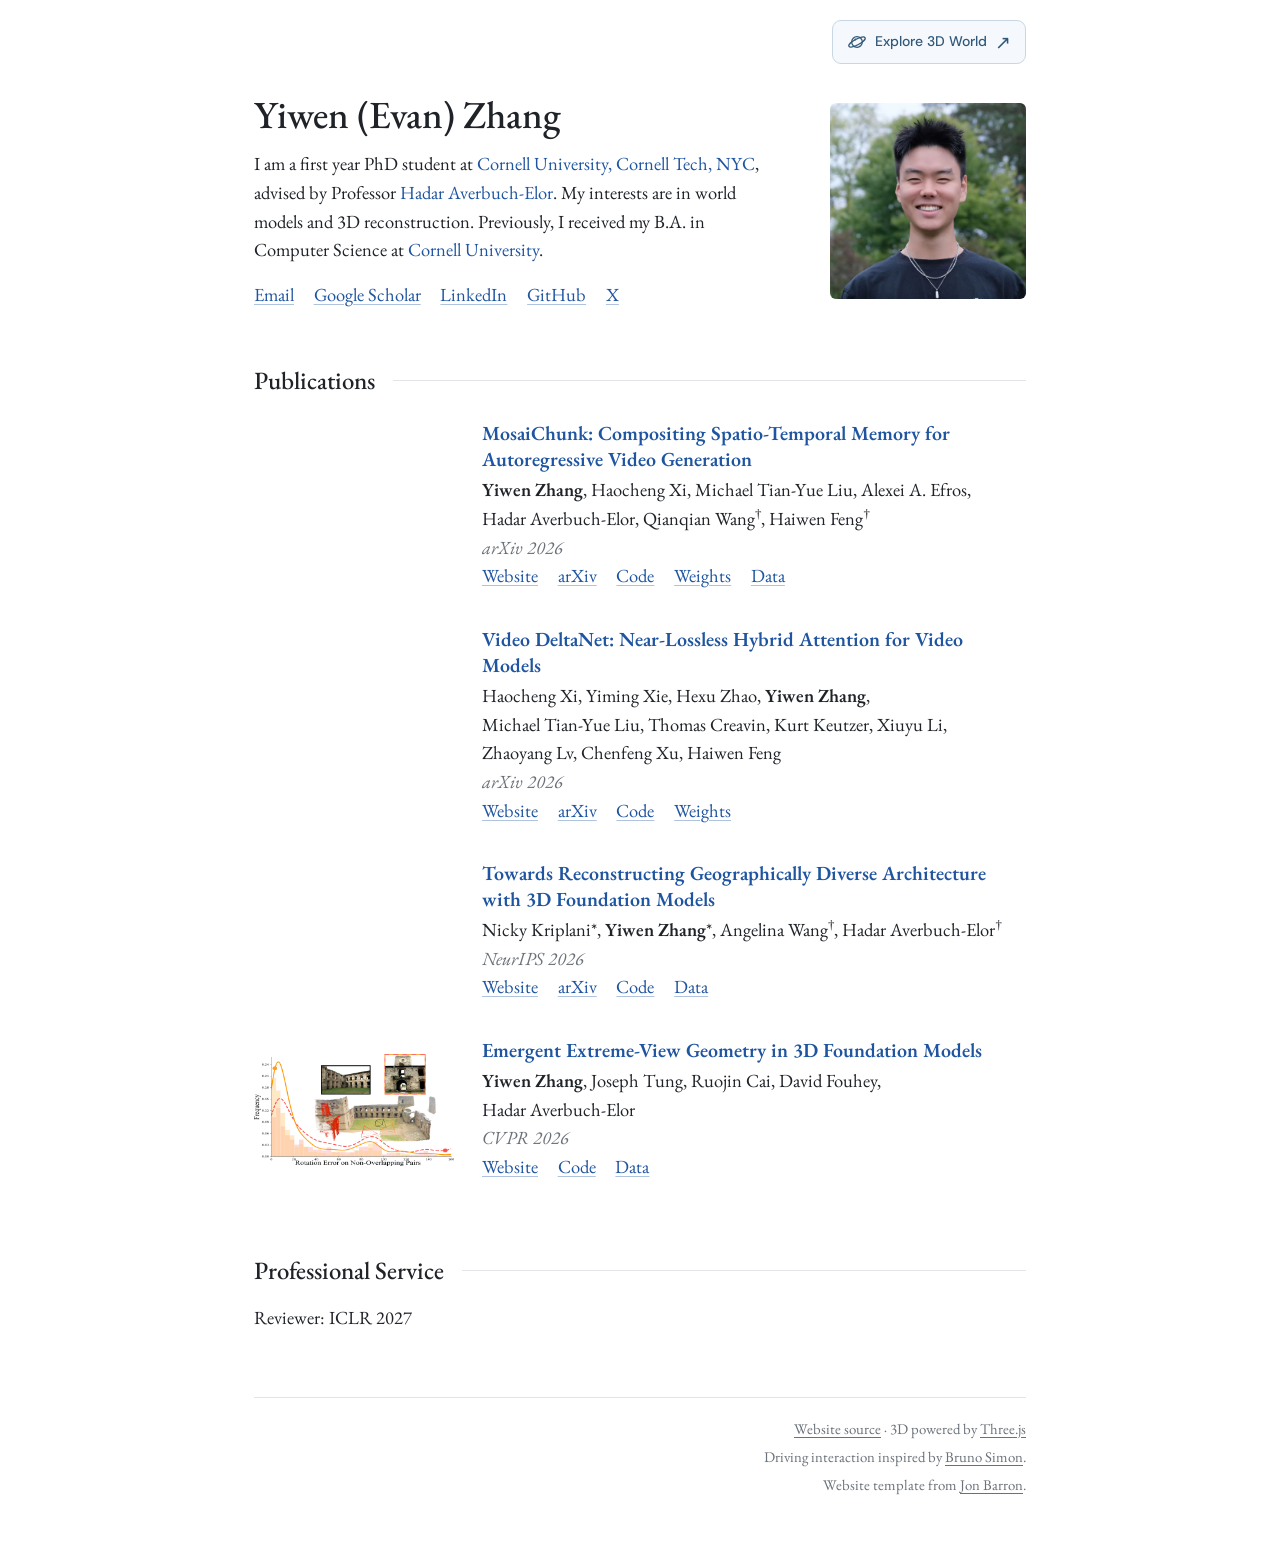
==== commit 9180fddf: "Add interactive tiny-planet research view" ====
--- a/index.html
+++ b/index.html
@@ -9,14 +9,18 @@
 
     <link rel="icon" type="image/png" href="favicon.png">
     <link rel="apple-touch-icon" href="apple-touch-icon.png">
-    <link rel="preconnect" href="https://fonts.googleapis.com">
-    <link rel="preconnect" href="https://fonts.gstatic.com" crossorigin>
-    <link href="https://fonts.googleapis.com/css2?family=EB+Garamond:ital,wght@0,400;0,500;0,600;1,400&display=swap" rel="stylesheet">
-    <link rel="stylesheet" type="text/css" href="stylesheet.css?v=20261019b">
+    <link rel="stylesheet" href="assets/fonts/fonts.css?v=20261019-local-fonts">
+    <link rel="stylesheet" type="text/css" href="stylesheet.css?v=20261019-refined-entry">
   </head>
 
   <body>
     <main class="page">
+      <nav class="view-switch" aria-label="Explore the research in 3D">
+        <a class="world-link" href="world.html">
+          <svg class="world-link-icon" viewBox="0 0 24 24" fill="none" aria-hidden="true" focusable="false"><circle cx="12" cy="12" r="6.4" stroke="currentColor" stroke-width="1.5"/><ellipse cx="12" cy="12" rx="11" ry="3.4" transform="rotate(-28 12 12)" stroke="currentColor" stroke-width="1.5"/><circle cx="10" cy="9" r="1.1" fill="currentColor"/></svg>
+          <span>Explore 3D World</span><span class="world-link-arrow" aria-hidden="true">↗</span>
+        </a>
+      </nav>
 
       <header class="intro">
         <div class="intro-text">
@@ -147,7 +151,9 @@
       </section>
 
       <footer>
-        Website template from <a href="https://github.com/jonbarron/jonbarron_website">Jon Barron</a>.
+        <p><a href="https://github.com/theREALevan/theREALevan.github.io">Website source</a> · 3D powered by <a href="https://threejs.org/">Three.js</a></p>
+        <p>Driving interaction inspired by <a href="https://bruno-simon.com/">Bruno Simon</a>.</p>
+        <p>Website template from <a href="https://github.com/jonbarron/jonbarron_website">Jon Barron</a>.</p>
       </footer>
 
     </main>
--- a/assets/fonts/fonts.css
+++ b/assets/fonts/fonts.css
@@ -0,0 +1,63 @@
+/* Self-hosted Google Fonts. Latin subsets only; other glyphs use the page font fallbacks. */
+
+/* EB Garamond:ital,wght@0,400..600;1,400
+ * CSS source: https://fonts.googleapis.com/css2?family=EB+Garamond%3Aital%2Cwght%400%2C400..600%3B1%2C400&display=swap
+ * License: eb-garamond-OFL.txt (https://raw.githubusercontent.com/google/fonts/main/ofl/ebgaramond/OFL.txt)
+ */
+/* Latin subset; source: https://fonts.gstatic.com/s/ebgaramond/v33/SlGFmQSNjdsmc35JDF1K5GRwUjcdlttVFm-rI7e8QL99U6g.woff2 */
+@font-face {
+  font-family: 'EB Garamond';
+  font-style: italic;
+  font-weight: 400;
+  font-display: swap;
+  src: url(./eb-garamond-latin-italic-400.woff2) format('woff2');
+  unicode-range: U+0000-00FF, U+0131, U+0152-0153, U+02BB-02BC, U+02C6, U+02DA, U+02DC, U+0304, U+0308, U+0329, U+2000-206F, U+20AC, U+2122, U+2191, U+2193, U+2212, U+2215, U+FEFF, U+FFFD;
+}
+
+/* Latin subset; source: https://fonts.gstatic.com/s/ebgaramond/v33/SlGUmQSNjdsmc35JDF1K5GR1SDk.woff2 */
+@font-face {
+  font-family: 'EB Garamond';
+  font-style: normal;
+  font-weight: 400 600;
+  font-display: swap;
+  src: url(./eb-garamond-latin-normal-400-600.woff2) format('woff2');
+  unicode-range: U+0000-00FF, U+0131, U+0152-0153, U+02BB-02BC, U+02C6, U+02DA, U+02DC, U+0304, U+0308, U+0329, U+2000-206F, U+20AC, U+2122, U+2191, U+2193, U+2212, U+2215, U+FEFF, U+FFFD;
+}
+
+/* DM Sans:wght@400..700
+ * CSS source: https://fonts.googleapis.com/css2?family=DM+Sans%3Awght%40400..700&display=swap
+ * License: dm-sans-OFL.txt (https://raw.githubusercontent.com/google/fonts/main/ofl/dmsans/OFL.txt)
+ */
+/* Latin subset; source: https://fonts.gstatic.com/s/dmsans/v17/rP2Yp2ywxg089UriI5-g4vlH9VoD8Cmcqbu0-K4.woff2 */
+@font-face {
+  font-family: 'DM Sans';
+  font-style: normal;
+  font-weight: 400 700;
+  font-display: swap;
+  src: url(./dm-sans-latin-normal-400-700.woff2) format('woff2');
+  unicode-range: U+0000-00FF, U+0131, U+0152-0153, U+02BB-02BC, U+02C6, U+02DA, U+02DC, U+0304, U+0308, U+0329, U+2000-206F, U+20AC, U+2122, U+2191, U+2193, U+2212, U+2215, U+FEFF, U+FFFD;
+}
+
+/* Space Mono:wght@400;700
+ * CSS source: https://fonts.googleapis.com/css2?family=Space+Mono%3Awght%40400%3B700&display=swap
+ * License: space-mono-OFL.txt (https://raw.githubusercontent.com/google/fonts/main/ofl/spacemono/OFL.txt)
+ */
+/* Latin subset; source: https://fonts.gstatic.com/s/spacemono/v17/i7dPIFZifjKcF5UAWdDRYEF8RQ.woff2 */
+@font-face {
+  font-family: 'Space Mono';
+  font-style: normal;
+  font-weight: 400;
+  font-display: swap;
+  src: url(./space-mono-latin-normal-400.woff2) format('woff2');
+  unicode-range: U+0000-00FF, U+0131, U+0152-0153, U+02BB-02BC, U+02C6, U+02DA, U+02DC, U+0304, U+0308, U+0329, U+2000-206F, U+20AC, U+2122, U+2191, U+2193, U+2212, U+2215, U+FEFF, U+FFFD;
+}
+
+/* Latin subset; source: https://fonts.gstatic.com/s/spacemono/v17/i7dMIFZifjKcF5UAWdDRaPpZUFWaHg.woff2 */
+@font-face {
+  font-family: 'Space Mono';
+  font-style: normal;
+  font-weight: 700;
+  font-display: swap;
+  src: url(./space-mono-latin-normal-700.woff2) format('woff2');
+  unicode-range: U+0000-00FF, U+0131, U+0152-0153, U+02BB-02BC, U+02C6, U+02DA, U+02DC, U+0304, U+0308, U+0329, U+2000-206F, U+20AC, U+2122, U+2191, U+2193, U+2212, U+2215, U+FEFF, U+FFFD;
+}
--- a/stylesheet.css
+++ b/stylesheet.css
@@ -42,9 +42,70 @@
 }
 
 .page {
+  position: relative;
   max-width: 820px;
   margin: 0 auto;
-  padding: 64px 24px 40px;
+  padding: 92px 24px 40px;
+}
+
+/* ---------- Alternate view ---------- */
+.view-switch {
+  position: absolute;
+  top: 20px;
+  right: 24px;
+  display: inline-flex;
+  align-items: center;
+  gap: 12px;
+  width: max-content;
+  max-width: 100%;
+  font-family: 'DM Sans', Arial, sans-serif;
+  font-size: 14px;
+  line-height: 1.25;
+}
+.view-switch a {
+  display: inline-flex;
+  align-items: center;
+  justify-content: center;
+  min-height: 44px;
+  padding: 8px 10px;
+  border-radius: 9px;
+  color: var(--muted);
+  white-space: nowrap;
+  text-decoration: none;
+}
+.view-switch a:hover {
+  color: var(--accent);
+}
+.view-switch .world-link {
+  gap: 8px;
+  padding: 10px 14px;
+  border: 1px solid #c9d7e5;
+  background: #f5f8fc;
+  color: #315878;
+  font-weight: 500;
+  transition: background .18s, border-color .18s;
+}
+.view-switch .world-link:hover {
+  background: #eaf1f8;
+  border-color: #9db7cf;
+  color: #234967;
+}
+.world-link-icon {
+  flex: 0 0 20px;
+  width: 20px;
+  height: 20px;
+}
+.world-link-arrow {
+  font-size: 19px;
+  font-weight: 400;
+  line-height: 1;
+}
+.view-switch a:focus-visible {
+  outline: 3px solid var(--accent);
+  outline-offset: 4px;
+}
+@media (prefers-reduced-motion: reduce) {
+  .view-switch .world-link { transition: none; }
 }
 
 /* ---------- Intro ---------- */
@@ -152,9 +213,14 @@
 
 footer {
   margin-top: 64px;
+  padding-top: 20px;
+  border-top: 1px solid var(--rule);
   color: var(--muted);
   font-size: 0.8em;
   text-align: right;
+}
+footer p {
+  margin: 0 0 5px;
 }
 footer a {
   color: inherit;
@@ -168,7 +234,18 @@
     font-size: 17.5px;
   }
   .page {
-    padding: 32px 18px 32px;
+    padding: 24px 18px 32px;
+  }
+  .view-switch {
+    position: static;
+    display: flex;
+    gap: 8px;
+    margin: 0 0 26px auto;
+    font-size: 14px;
+  }
+  .view-switch .world-link {
+    gap: 7px;
+    padding: 10px 13px;
   }
   .intro {
     display: grid;
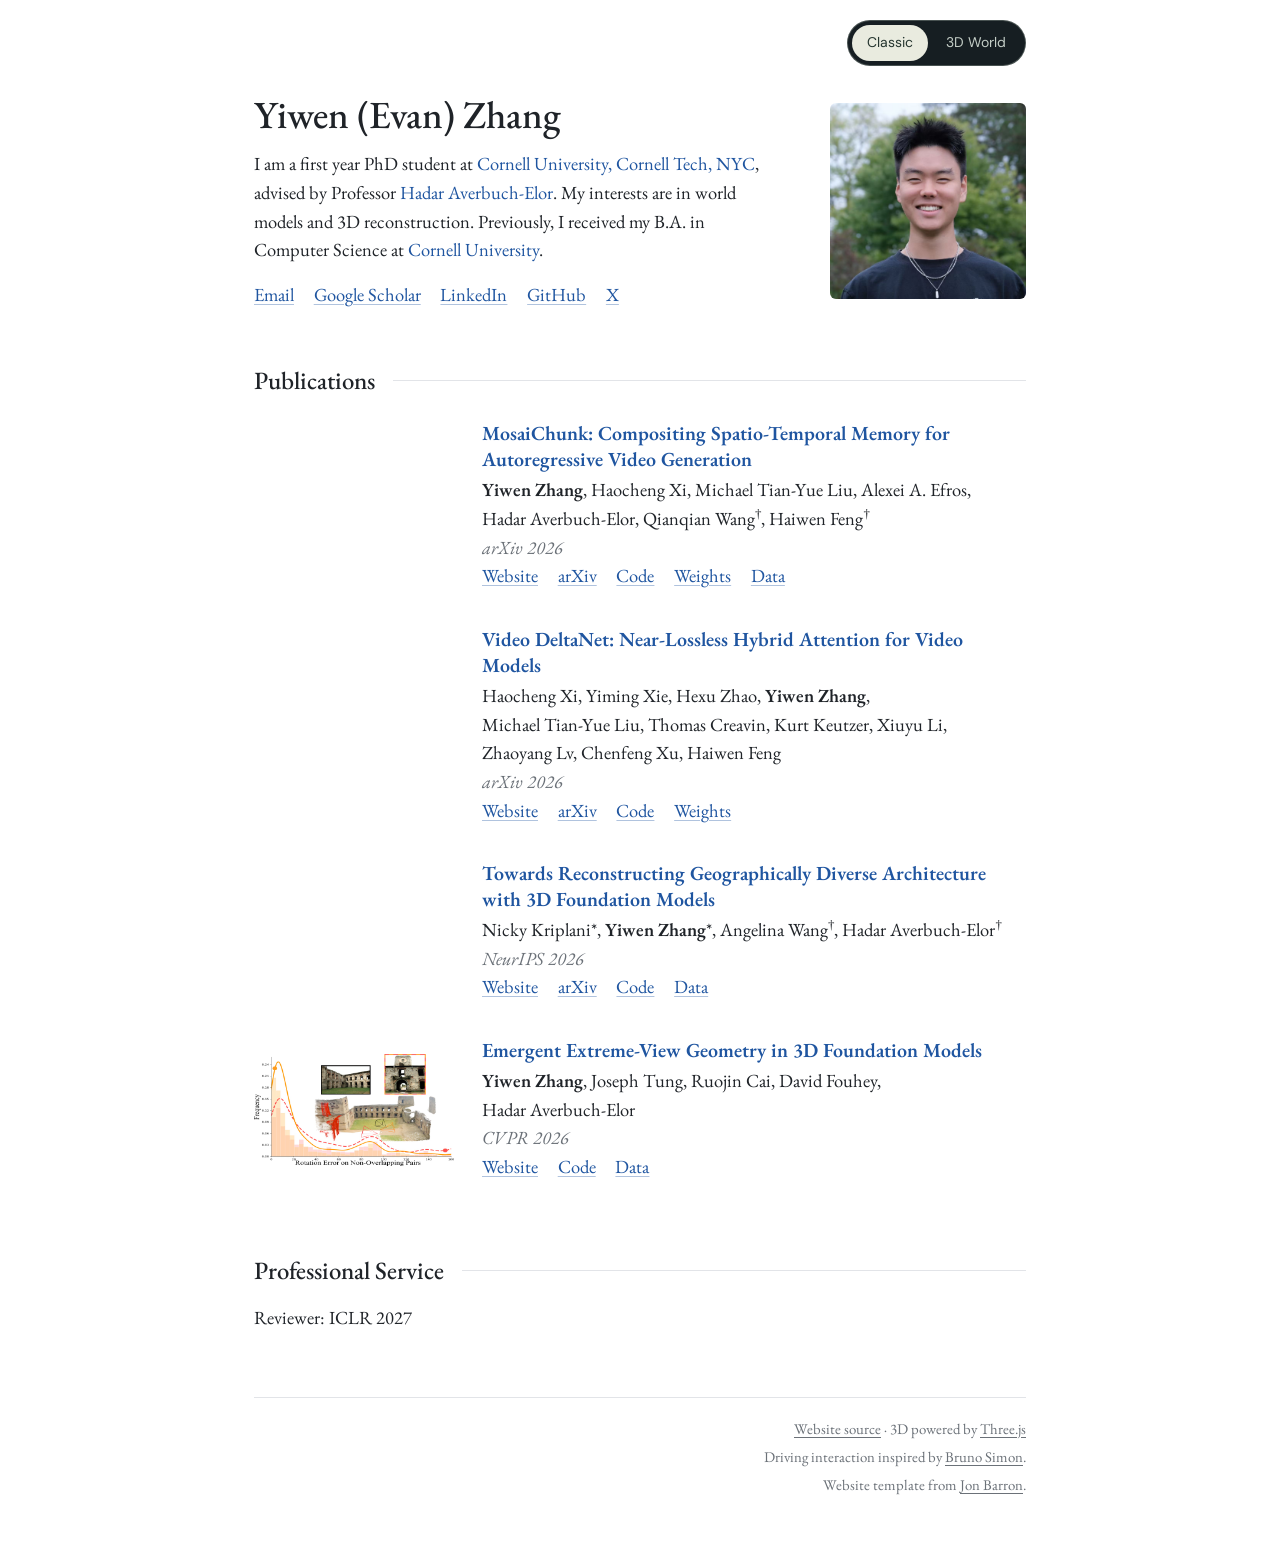
==== commit 29f2896b: "Unify Classic and World view switches" ====
--- a/index.html
+++ b/index.html
@@ -10,16 +10,14 @@
     <link rel="icon" type="image/png" href="favicon.png">
     <link rel="apple-touch-icon" href="apple-touch-icon.png">
     <link rel="stylesheet" href="assets/fonts/fonts.css?v=20261019-local-fonts">
-    <link rel="stylesheet" type="text/css" href="stylesheet.css?v=20261019-refined-entry">
+    <link rel="stylesheet" type="text/css" href="stylesheet.css?v=20261019-unified-switch">
   </head>
 
   <body>
     <main class="page">
-      <nav class="view-switch" aria-label="Explore the research in 3D">
-        <a class="world-link" href="world.html">
-          <svg class="world-link-icon" viewBox="0 0 24 24" fill="none" aria-hidden="true" focusable="false"><circle cx="12" cy="12" r="6.4" stroke="currentColor" stroke-width="1.5"/><ellipse cx="12" cy="12" rx="11" ry="3.4" transform="rotate(-28 12 12)" stroke="currentColor" stroke-width="1.5"/><circle cx="10" cy="9" r="1.1" fill="currentColor"/></svg>
-          <span>Explore 3D World</span><span class="world-link-arrow" aria-hidden="true">↗</span>
-        </a>
+      <nav class="view-switch" aria-label="Website view">
+        <a href="./" class="active" aria-current="page">Classic</a>
+        <a href="world.html">3D World</a>
       </nav>
 
       <header class="intro">
--- a/stylesheet.css
+++ b/stylesheet.css
@@ -55,57 +55,50 @@
   right: 24px;
   display: inline-flex;
   align-items: center;
-  gap: 12px;
+  gap: 3px;
   width: max-content;
   max-width: 100%;
+  padding: 4px;
+  border: 1px solid #bdc9bd4d;
+  border-radius: 30px;
+  background: #161e22;
   font-family: 'DM Sans', Arial, sans-serif;
   font-size: 14px;
   line-height: 1.25;
+  white-space: nowrap;
 }
 .view-switch a {
   display: inline-flex;
   align-items: center;
   justify-content: center;
-  min-height: 44px;
-  padding: 8px 10px;
-  border-radius: 9px;
-  color: var(--muted);
-  white-space: nowrap;
+  min-height: 36px;
+  padding: 9px 15px;
+  border-radius: 24px;
+  color: #c4cec7;
   text-decoration: none;
 }
+.view-switch a.active {
+  background: #e9ebdf;
+  color: #263630;
+}
 .view-switch a:hover {
-  color: var(--accent);
-}
-.view-switch .world-link {
-  gap: 8px;
-  padding: 10px 14px;
-  border: 1px solid #c9d7e5;
-  background: #f5f8fc;
-  color: #315878;
-  font-weight: 500;
-  transition: background .18s, border-color .18s;
-}
-.view-switch .world-link:hover {
-  background: #eaf1f8;
-  border-color: #9db7cf;
-  color: #234967;
-}
-.world-link-icon {
-  flex: 0 0 20px;
-  width: 20px;
-  height: 20px;
-}
-.world-link-arrow {
-  font-size: 19px;
-  font-weight: 400;
-  line-height: 1;
+  background: #bdc9bd22;
+  color: #f1bd99;
+}
+.view-switch a.active:hover {
+  background: #e9ebdf;
+  color: #263630;
 }
 .view-switch a:focus-visible {
   outline: 3px solid var(--accent);
   outline-offset: 4px;
 }
-@media (prefers-reduced-motion: reduce) {
-  .view-switch .world-link { transition: none; }
+@media (max-width: 760px) {
+  .view-switch { font-size: 12px; padding: 3px; gap: 1px; }
+  .view-switch a { min-height: 32px; padding: 8px 9px; }
+}
+@media (max-width: 360px) {
+  .view-switch a { padding: 8px 7px; }
 }
 
 /* ---------- Intro ---------- */
@@ -239,13 +232,7 @@
   .view-switch {
     position: static;
     display: flex;
-    gap: 8px;
     margin: 0 0 26px auto;
-    font-size: 14px;
-  }
-  .view-switch .world-link {
-    gap: 7px;
-    padding: 10px 13px;
   }
   .intro {
     display: grid;
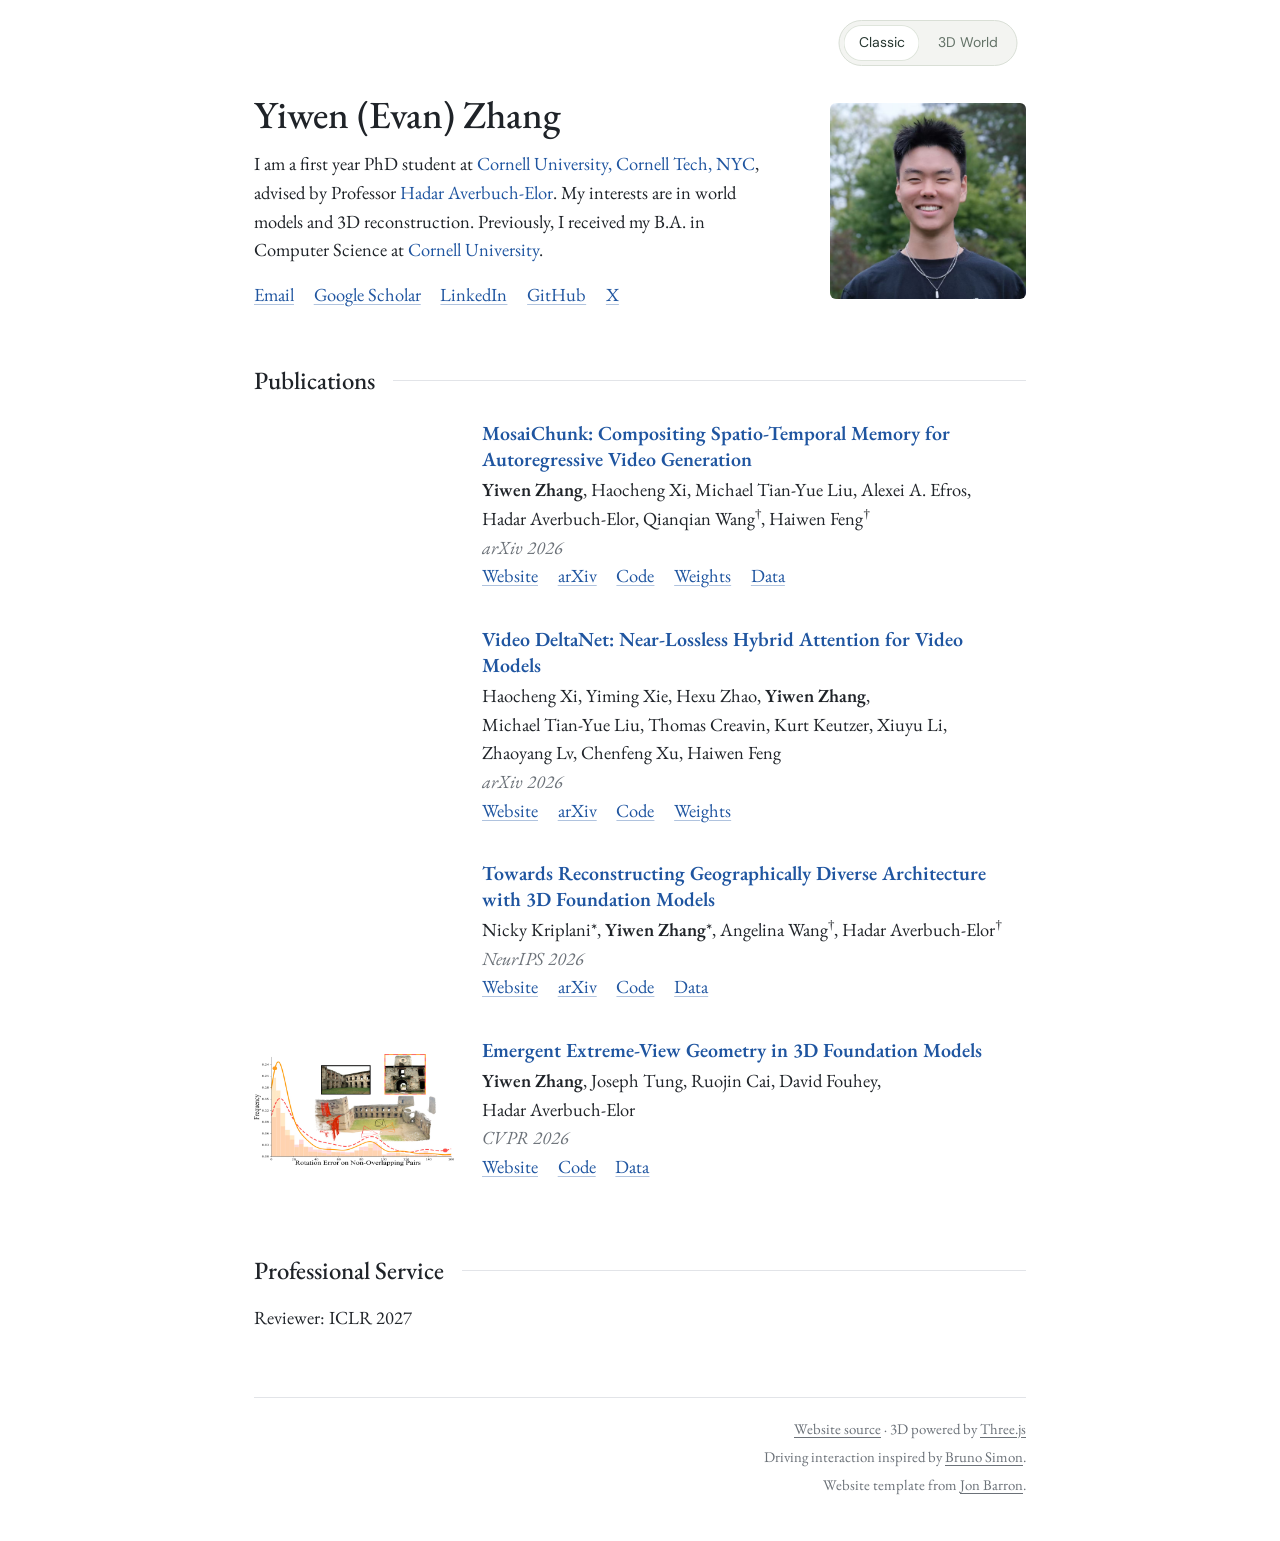
==== commit 77dd5b35: "Refine view switch and speed up ArchWorld previews" ====
--- a/index.html
+++ b/index.html
@@ -10,7 +10,7 @@
     <link rel="icon" type="image/png" href="favicon.png">
     <link rel="apple-touch-icon" href="apple-touch-icon.png">
     <link rel="stylesheet" href="assets/fonts/fonts.css?v=20261019-local-fonts">
-    <link rel="stylesheet" type="text/css" href="stylesheet.css?v=20261019-unified-switch">
+    <link rel="stylesheet" type="text/css" href="stylesheet.css?v=20261019-light-switch">
   </head>
 
   <body>
@@ -100,7 +100,7 @@
 
         <div class="paper">
           <a class="paper-media" href="https://cornell-vailab.github.io/ArchWorld/">
-            <video src="images/archworld.mp4" autoplay muted loop playsinline preload="metadata" aria-label="ArchWorld teaser"></video>
+            <video src="images/archworld.mp4" data-playback-rate="2" autoplay muted loop playsinline preload="metadata" aria-label="ArchWorld teaser"></video>
           </a>
           <div class="paper-info">
             <a class="paper-title" href="https://cornell-vailab.github.io/ArchWorld/">Towards Reconstructing Geographically Diverse Architecture with 3D Foundation Models</a>
@@ -156,6 +156,12 @@
 
     </main>
 
+    <script>
+      document.querySelectorAll('video[data-playback-rate]').forEach(video => {
+        video.defaultPlaybackRate = Number(video.dataset.playbackRate) || 1;
+        video.playbackRate = video.defaultPlaybackRate;
+      });
+    </script>
     <!-- GoatCounter analytics -->
     <script data-goatcounter="https://lilevanezz.goatcounter.com/count"
             async src="//gc.zgo.at/count.js"></script>
--- a/stylesheet.css
+++ b/stylesheet.css
@@ -4,6 +4,7 @@
   --accent: #1f55a0;
   --accent-hover: #12396f;
   --rule: #e2e4e8;
+  --portrait-size: 196px;
   --serif: 'EB Garamond', Palatino, 'Palatino Linotype', 'Book Antiqua', Georgia, serif;
 }
 
@@ -52,16 +53,17 @@
 .view-switch {
   position: absolute;
   top: 20px;
-  right: 24px;
+  right: calc(24px + var(--portrait-size) / 2);
+  transform: translateX(50%);
   display: inline-flex;
   align-items: center;
   gap: 3px;
   width: max-content;
   max-width: 100%;
   padding: 4px;
-  border: 1px solid #bdc9bd4d;
+  border: 1px solid #d9dfd6;
   border-radius: 30px;
-  background: #161e22;
+  background: #f3f4f1;
   font-family: 'DM Sans', Arial, sans-serif;
   font-size: 14px;
   line-height: 1.25;
@@ -74,19 +76,20 @@
   min-height: 36px;
   padding: 9px 15px;
   border-radius: 24px;
-  color: #c4cec7;
+  color: #637267;
   text-decoration: none;
 }
 .view-switch a.active {
-  background: #e9ebdf;
+  background: #fff;
   color: #263630;
+  box-shadow: inset 0 0 0 1px #dfe5dc;
 }
 .view-switch a:hover {
-  background: #bdc9bd22;
-  color: #f1bd99;
+  background: #e6ebe4;
+  color: #263630;
 }
 .view-switch a.active:hover {
-  background: #e9ebdf;
+  background: #fff;
   color: #263630;
 }
 .view-switch a:focus-visible {
@@ -137,9 +140,9 @@
   text-decoration-color: currentColor;
 }
 .portrait {
-  flex: 0 0 196px;
-  width: 196px;
-  height: 196px;
+  flex: 0 0 var(--portrait-size);
+  width: var(--portrait-size);
+  height: var(--portrait-size);
   object-fit: cover;
   border-radius: 6px;
 }
@@ -231,6 +234,7 @@
   }
   .view-switch {
     position: static;
+    transform: none;
     display: flex;
     margin: 0 0 26px auto;
   }
